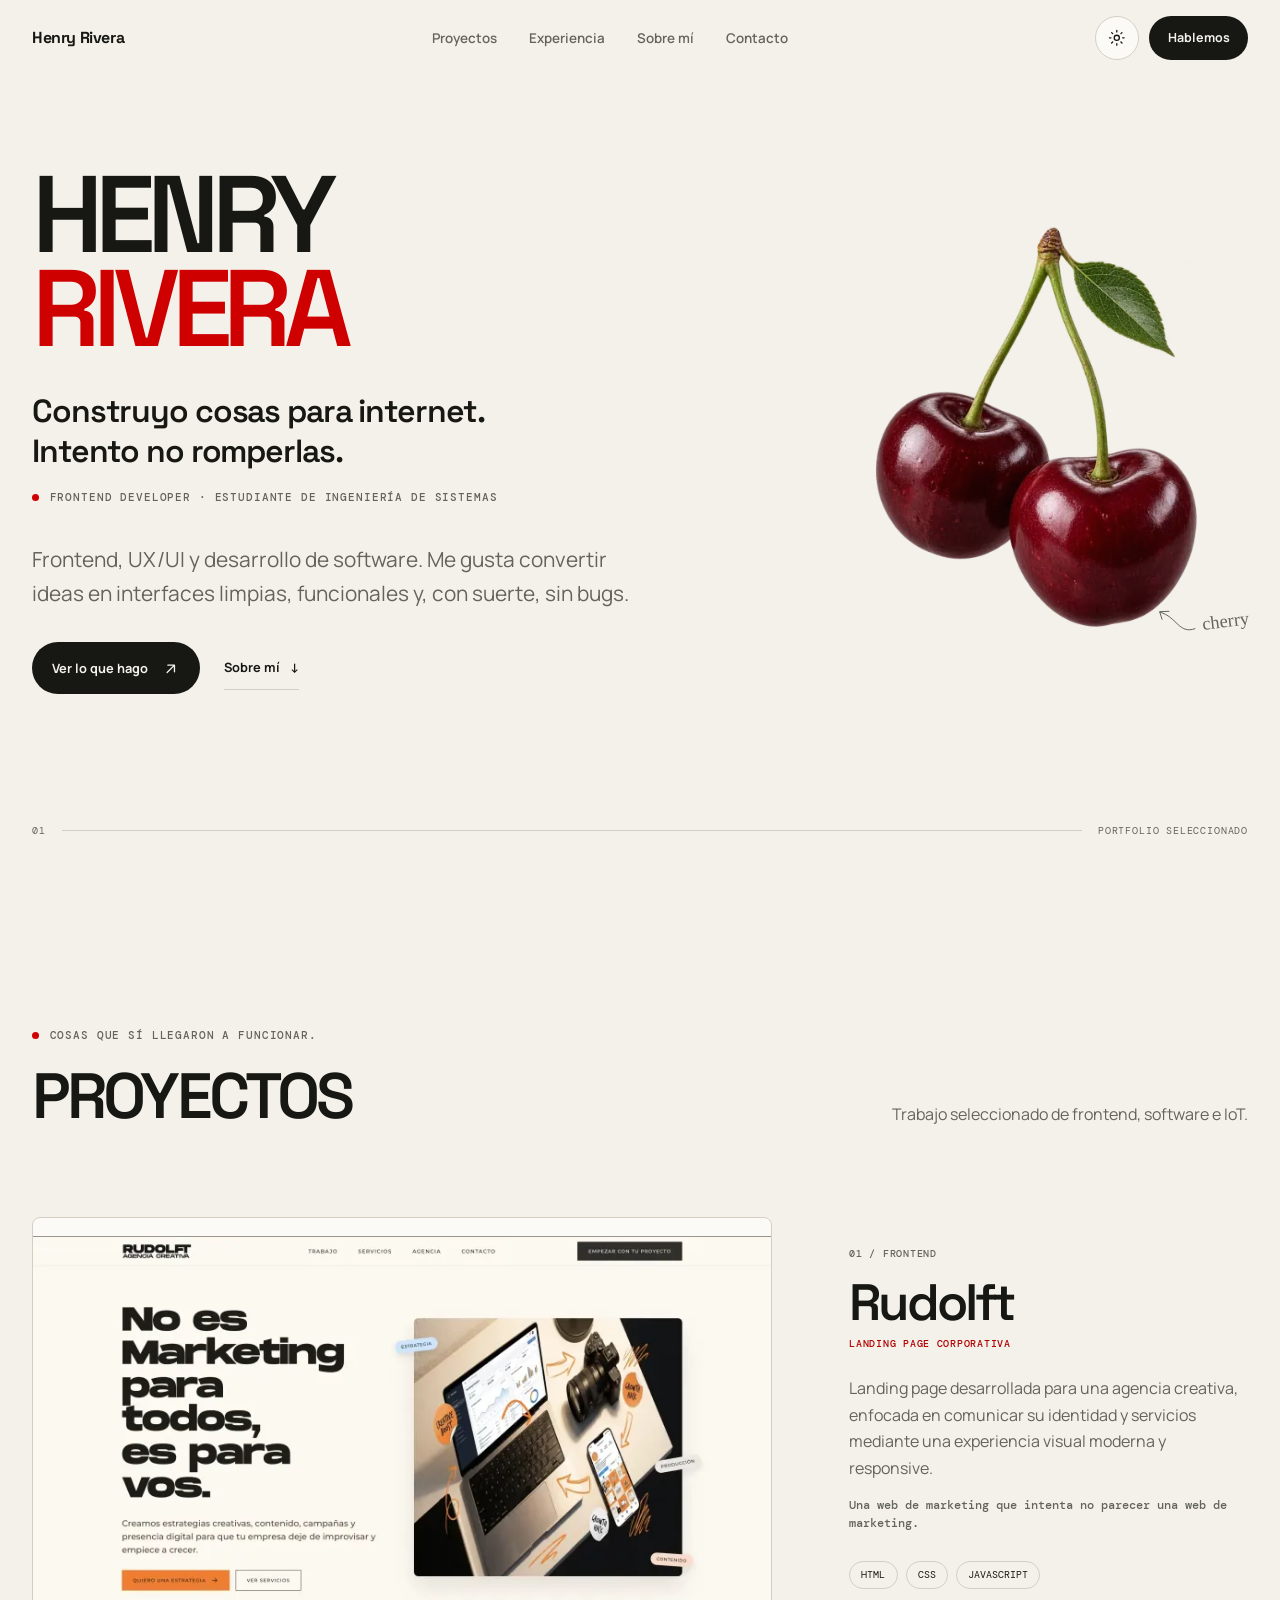
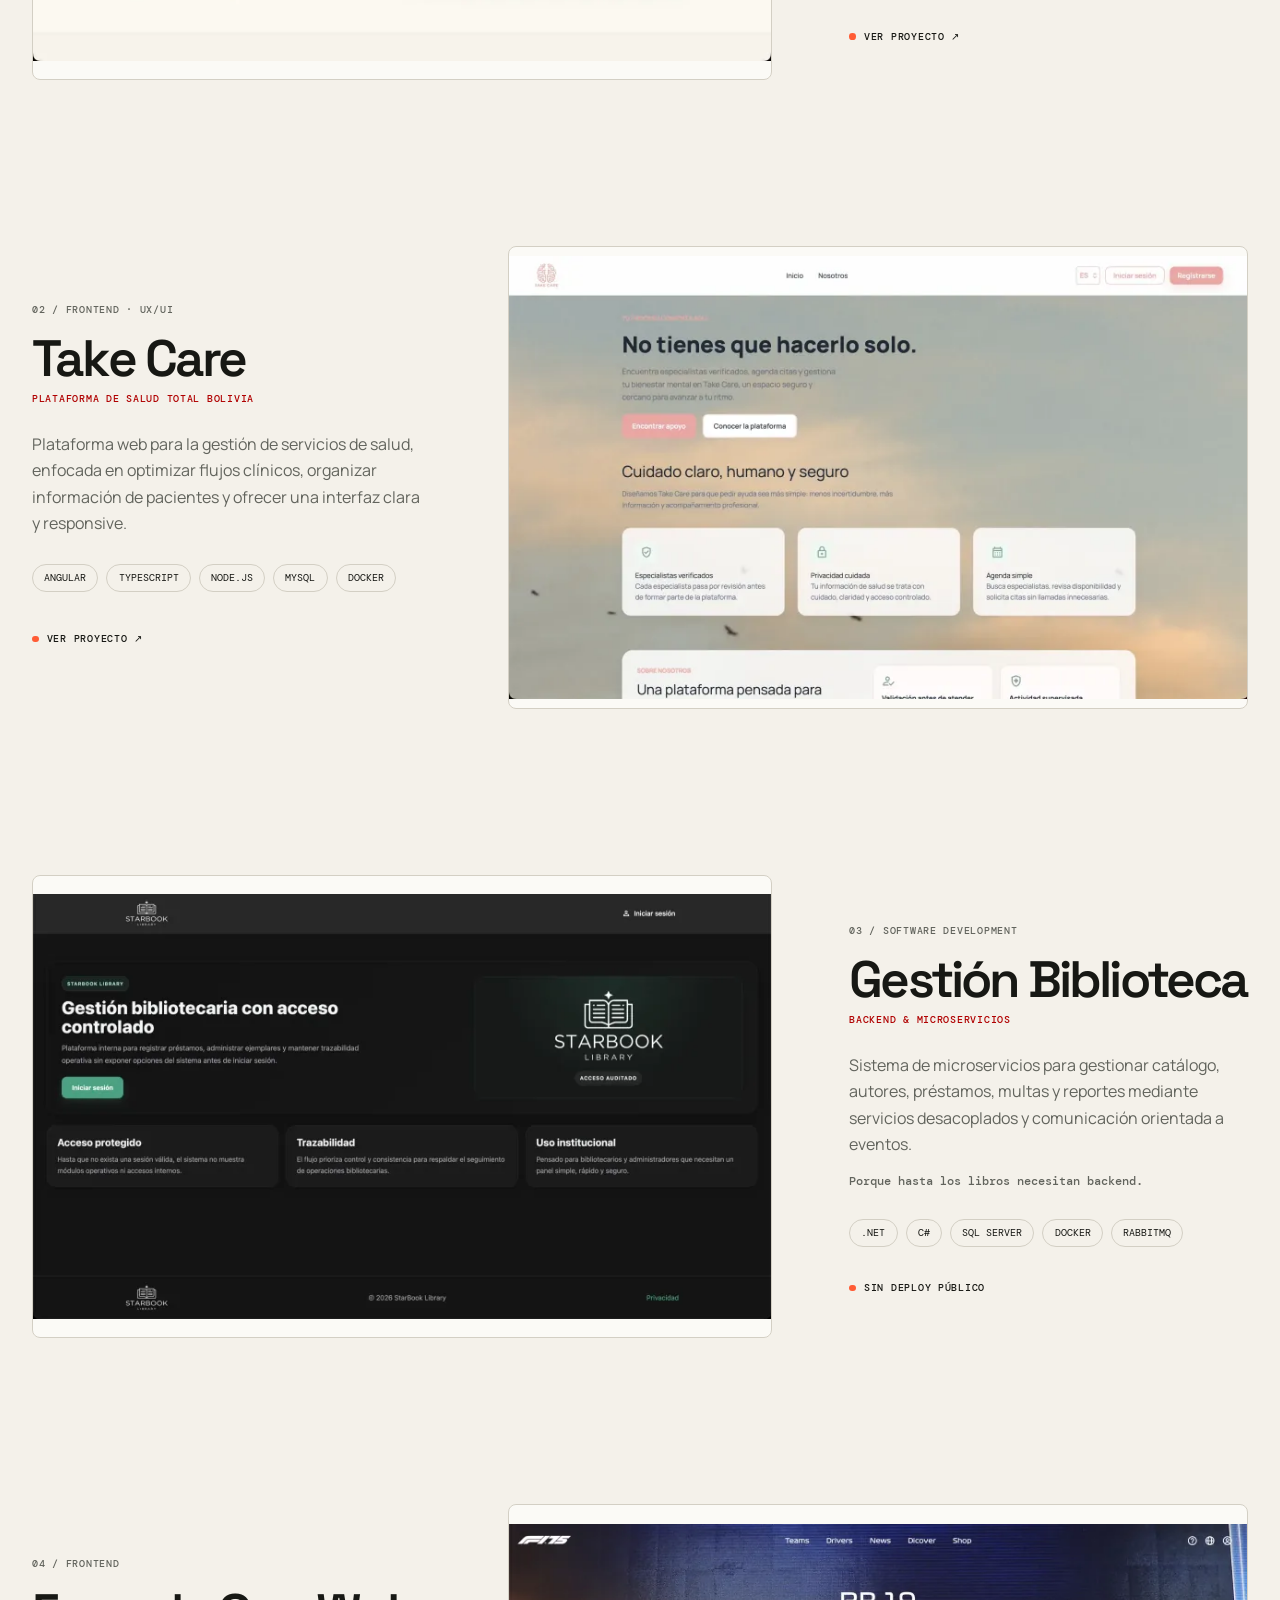
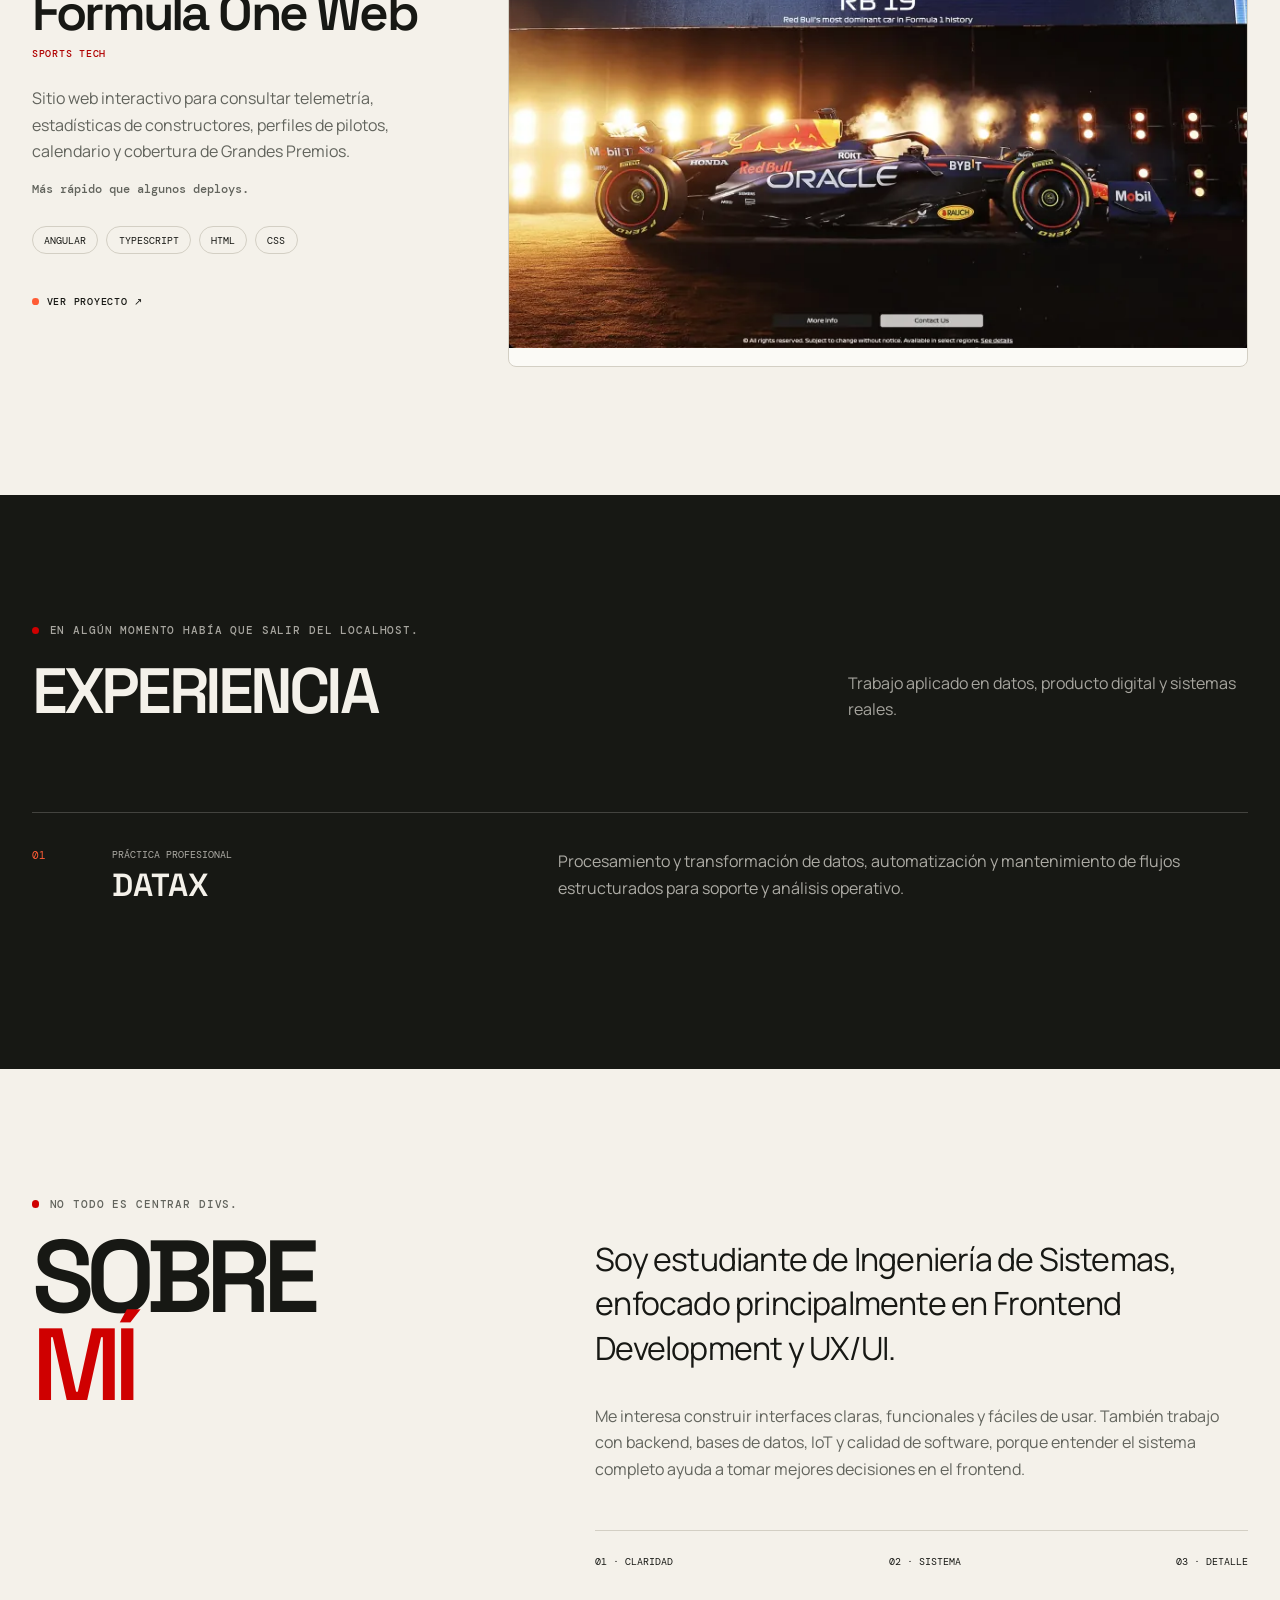
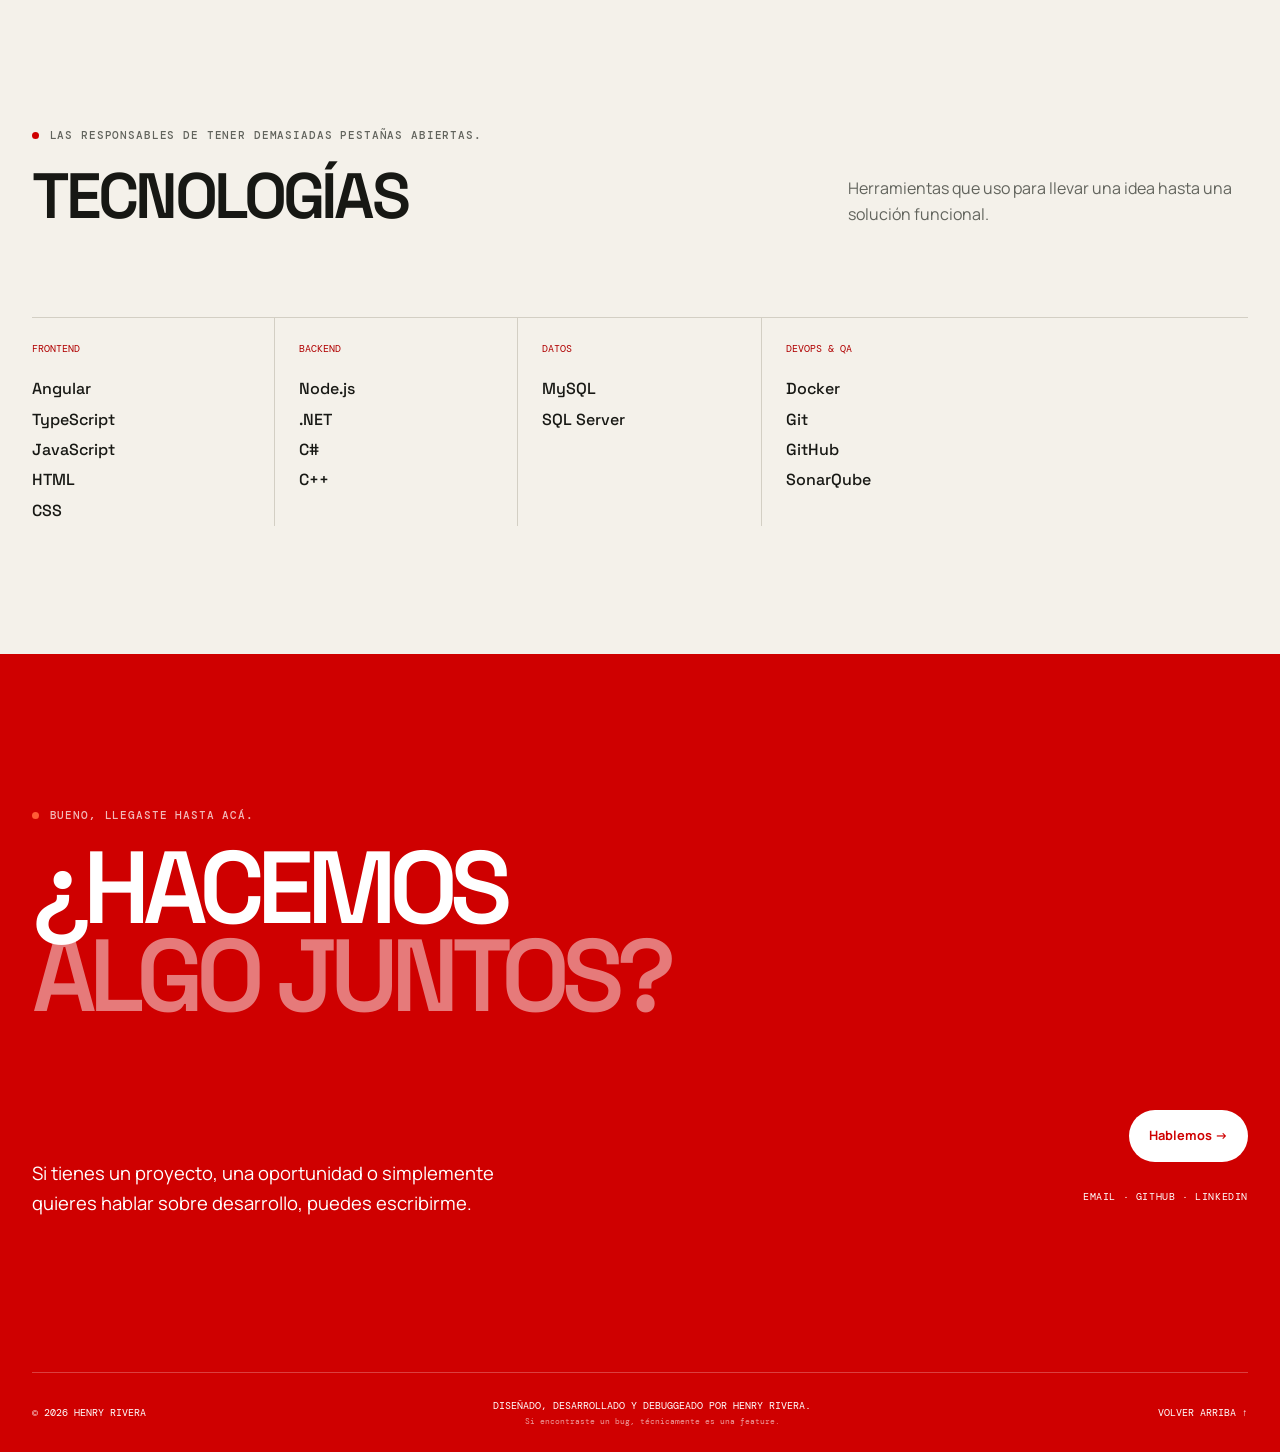
==== index.html @ 92d5d673 "Portafolio personal listo para publicar" ====
<!doctype html>
<html lang="es">
  <head>
    <meta charset="UTF-8" />
    <meta name="viewport" content="width=device-width, initial-scale=1" />
    <meta
      name="description"
      content="Portafolio de Henry Rivera, Frontend Developer y estudiante de Ingeniería de Sistemas. Proyectos de frontend, UX/UI, software e IoT."
    />
    <meta name="theme-color" content="#f4f1ea" data-theme-color />
    <meta property="og:type" content="website" />
    <meta property="og:locale" content="es_BO" />
    <meta property="og:title" content="Henry Rivera — Frontend Developer" />
    <meta
      property="og:description"
      content="Frontend, UX/UI y desarrollo de software. Interfaces limpias, funcionales y, con suerte, sin bugs."
    />
    <title>Henry Rivera — Frontend Developer</title>
    <link rel="icon" href="favicon.ico" sizes="any" />
    <link rel="icon" type="image/png" sizes="32x32" href="assets/favicon/favicon-32.png" />
    <link rel="icon" type="image/png" sizes="16x16" href="assets/favicon/favicon-16.png" />
    <link rel="apple-touch-icon" sizes="180x180" href="assets/favicon/apple-touch-icon.png" />
    <link rel="manifest" href="site.webmanifest" />
    <link rel="preconnect" href="https://fonts.googleapis.com" />
    <link rel="preconnect" href="https://fonts.gstatic.com" crossorigin />
    <link
      href="https://fonts.googleapis.com/css2?family=DM+Mono:wght@400;500&family=Manrope:wght@400;500;600;700&family=Space+Grotesk:wght@500;600;700&display=swap"
      rel="stylesheet"
    />
    <link rel="stylesheet" href="styles.css?v=5" />
    <script src="script.js?v=3" defer></script>
    <script src="hero-cherries.js?v=3" defer></script>
  </head>
  <body>
    <a class="skip-link" href="#contenido">Saltar al contenido</a>

    <header class="site-header" data-header>
      <div class="shell header-inner">
        <a class="brand" href="#inicio" aria-label="Henry Rivera, ir al inicio">
          
          <span class="brand-name">Henry Rivera</span>
        </a>

        <nav class="desktop-nav" aria-label="Navegación principal">
          <a href="#proyectos">Proyectos</a>
          <a href="#experiencia">Experiencia</a>
          <a href="#sobre-mi">Sobre mí</a>
          <a href="#contacto">Contacto</a>
        </nav>

        <div class="header-actions">
          <button class="icon-button" type="button" data-theme-toggle aria-label="Cambiar tema">
            <svg class="theme-sun" aria-hidden="true" viewBox="0 0 24 24">
              <circle cx="12" cy="12" r="3.5"></circle>
              <path d="M12 2v2M12 20v2M4.93 4.93l1.42 1.42M17.65 17.65l1.42 1.42M2 12h2M20 12h2M4.93 19.07l1.42-1.42M17.65 6.35l1.42-1.42"></path>
            </svg>
            <svg class="theme-moon" aria-hidden="true" viewBox="0 0 24 24">
              <path d="M20.5 14.2A8.5 8.5 0 1 1 9.8 3.5a7 7 0 0 0 10.7 10.7Z"></path>
            </svg>
          </button>
          <a class="header-cta"
            href="https://wa.me/59176916697"
            target="_blank"
            rel="noopener noreferrer">
            Hablemos
          </a>
          <button
            class="menu-button"
            type="button"
            data-menu-button
            aria-expanded="false"
            aria-controls="mobile-menu"
          >
            <span class="sr-only">Abrir menú</span>
            <span></span><span></span>
          </button>
        </div>
      </div>

      <nav class="mobile-nav" id="mobile-menu" data-mobile-menu aria-label="Navegación móvil" hidden>
        <a href="#proyectos">Proyectos</a>
        <a href="#experiencia">Experiencia</a>
        <a href="#sobre-mi">Sobre mí</a>
        <a href="#contacto">Contacto</a>
      </nav>
    </header>

    <main id="contenido">
      <section class="hero shell" id="inicio" aria-labelledby="hero-title">
        <div class="hero-copy reveal">
          <h1 id="hero-title">Henry<br /><em>Rivera</em></h1>
          <p class="hero-tagline">Construyo cosas para internet.<br />Intento no romperlas.</p>
          <p class="eyebrow hero-role"><span></span> Frontend Developer · Estudiante de Ingeniería de Sistemas</p>
          <p class="hero-intro">
            Frontend, UX/UI y desarrollo de software. Me gusta convertir ideas en interfaces
            limpias, funcionales y, con suerte, sin bugs.
          </p>
          <div class="hero-actions">
            <a class="button button-primary" href="#proyectos">
              Ver lo que hago
              <svg aria-hidden="true" viewBox="0 0 24 24"><path d="m7 17 10-10M8 7h9v9"></path></svg>
            </a>
            <a class="text-link" href="#sobre-mi">Sobre mí <span aria-hidden="true">↓</span></a>
          </div>
        </div>

        <div class="hero-cherries" data-cherries aria-hidden="true">
          <div class="cherries-enter">
            <div class="cherries-scroll" data-cherries-scroll>
              <div class="cherries-cursor" data-cherries-cursor>
                <img
                  class="cherries-image"
                  src="assets/hero/cherries.webp"
                  srcset="assets/hero/cherries-512.webp 512w, assets/hero/cherries.webp 1024w"
                  sizes="(max-width: 640px) 304px, (max-width: 900px) 400px, 480px"
                  width="1024"
                  height="1024"
                  alt=""
                  decoding="async"
                  fetchpriority="high"
                  draggable="false"
                />
                <div class="cherries-note">
                  <svg viewBox="0 0 55 42" focusable="false"><path d="M49 35C28 40 28 17 8 9M9 18 7 8l12 1"></path></svg>
                  <span>cherry</span>
                </div>
              </div>
            </div>
          </div>
        </div>

        <div class="hero-index reveal" aria-hidden="true">
          <span>01</span><span>—</span><span>Portfolio seleccionado</span>
        </div>
      </section>

      <section class="section shell" id="proyectos" aria-labelledby="projects-title">
        <div class="section-heading reveal">
          <div>
            <p class="eyebrow"><span></span> Cosas que sí llegaron a funcionar.</p>
            <h2 id="projects-title">Proyectos</h2>
          </div>
          <p>Trabajo seleccionado de frontend, software e IoT.</p>
        </div>

        <div class="project-list">
          <article class="project reveal">
            <a class="project-visual project-image" href="https://henryriveram.github.io/Landing-Page-Rudolft/index.html#inicio" target="_blank" rel="noopener noreferrer" aria-label="Abrir el proyecto Rudolft en una pestaña nueva">
              <img src="assets/projects/rudolft.webp" srcset="assets/projects/rudolft-800.webp 800w, assets/projects/rudolft.webp 1600w" sizes="(max-width: 900px) calc(100vw - 1.5rem), (max-width: 1240px) 61vw, 740px" width="1600" height="922" alt="Página principal de Rudolft, una agencia creativa con diseño editorial claro y acentos naranjas" loading="lazy" decoding="async" />
            </a>
            <div class="project-copy">
              <span class="project-number">01 / Frontend</span>
              <h3>Rudolft</h3>
              <p class="project-role">Landing Page Corporativa</p>
              <p>Landing page desarrollada para una agencia creativa, enfocada en comunicar su identidad y servicios mediante una experiencia visual moderna y responsive.</p>
              <p class="project-aside">Una web de marketing que intenta no parecer una web de marketing.</p>
              <ul class="tag-list" aria-label="Tecnologías"><li>HTML</li><li>CSS</li><li>JavaScript</li></ul>
              <a class="project-status project-link" href="https://henryriveram.github.io/Landing-Page-Rudolft/index.html#inicio" target="_blank" rel="noopener noreferrer">Ver proyecto ↗</a>
            </div>
          </article>

          <article class="project project-reverse reveal">
            <a class="project-visual project-image" href="https://takecareproject.netlify.app" target="_blank" rel="noopener noreferrer" aria-label="Abrir Take Care en una pestaña nueva">
              <img src="assets/projects/take-care.webp" srcset="assets/projects/take-care-800.webp 800w, assets/projects/take-care.webp 1600w" sizes="(max-width: 900px) calc(100vw - 1.5rem), (max-width: 1240px) 61vw, 740px" width="1600" height="958" alt="Página principal de Take Care para encontrar especialistas y gestionar el bienestar mental" loading="lazy" decoding="async" />
            </a>
            <div class="project-copy">
              <span class="project-number">02 / Frontend · UX/UI</span>
              <h3>Take Care</h3>
              <p class="project-role">Plataforma de Salud Total Bolivia</p>
              <p>Plataforma web para la gestión de servicios de salud, enfocada en optimizar flujos clínicos, organizar información de pacientes y ofrecer una interfaz clara y responsive.</p>
              <ul class="tag-list" aria-label="Tecnologías"><li>Angular</li><li>TypeScript</li><li>Node.js</li><li>MySQL</li><li>Docker</li></ul>
              <a class="project-status project-link" href="https://takecareproject.netlify.app" target="_blank" rel="noopener noreferrer">Ver proyecto ↗</a>
            </div>
          </article>

          <article class="project reveal">
            <div class="project-visual project-image" aria-label="Captura del sistema de Gestión Bibliotecaria">
              <img src="assets/projects/gestion-bibliotecaria.webp" srcset="assets/projects/gestion-bibliotecaria-800.webp 800w, assets/projects/gestion-bibliotecaria.webp 1600w" sizes="(max-width: 900px) calc(100vw - 1.5rem), (max-width: 1240px) 61vw, 740px" width="1600" height="919" alt="Página de acceso de StarBook Library, sistema de gestión bibliotecaria" loading="lazy" decoding="async" />
            </div>
            <div class="project-copy">
              <span class="project-number">03 / Software Development</span>
              <h3>Gestión Biblioteca</h3>
              <p class="project-role">Backend &amp; microservicios</p>
              <p>Sistema de microservicios para gestionar catálogo, autores, préstamos, multas y reportes mediante servicios desacoplados y comunicación orientada a eventos.</p>
              <p class="project-aside">Porque hasta los libros necesitan backend.</p>
              <ul class="tag-list" aria-label="Tecnologías"><li>.NET</li><li>C#</li><li>SQL Server</li><li>Docker</li><li>RabbitMQ</li></ul>
              <span class="project-status">Sin deploy público</span>
            </div>
          </article>

          <article class="project project-reverse reveal">
            <a class="project-visual project-image" href="https://henryriveram.github.io/formulaOnePage/home" target="_blank" rel="noopener noreferrer" aria-label="Abrir Formula One Web en una pestaña nueva">
              <img src="assets/projects/formula-one.webp" srcset="assets/projects/formula-one-800.webp 800w, assets/projects/formula-one.webp 1600w" sizes="(max-width: 900px) calc(100vw - 1.5rem), (max-width: 1240px) 61vw, 740px" width="1600" height="920" alt="Página de Formula One Web dedicada al monoplaza Red Bull RB19" loading="lazy" decoding="async" />
            </a>
            <div class="project-copy">
              <span class="project-number">04 / Frontend</span>
              <h3>Formula One Web</h3>
              <p class="project-role">Sports tech</p>
              <p>Sitio web interactivo para consultar telemetría, estadísticas de constructores, perfiles de pilotos, calendario y cobertura de Grandes Premios.</p>
              <p class="project-aside">Más rápido que algunos deploys.</p>
              <ul class="tag-list" aria-label="Tecnologías"><li>Angular</li><li>TypeScript</li><li>HTML</li><li>CSS</li></ul>
              <a class="project-status project-link" href="https://henryriveram.github.io/formulaOnePage/home" target="_blank" rel="noopener noreferrer">Ver proyecto ↗</a>
            </div>
          </article>

        </div>
      </section>

      <section class="section experience-section" id="experiencia" aria-labelledby="experience-title">
        <div class="shell">
          <div class="section-heading reveal">
            <div><p class="eyebrow"><span></span> En algún momento había que salir del localhost.</p><h2 id="experience-title">Experiencia</h2></div>
            <p>Trabajo aplicado en datos, producto digital y sistemas reales.</p>
          </div>
          <ol class="timeline">
            <li class="reveal"><span class="timeline-index">01</span><div><p>Práctica profesional</p><h3>DATAX</h3></div><p>Procesamiento y transformación de datos, automatización y mantenimiento de flujos estructurados para soporte y análisis operativo.</p></li>
          </ol>
        </div>
      </section>

      <section class="section about shell" id="sobre-mi" aria-labelledby="about-title">
        <div class="about-heading reveal"><p class="eyebrow"><span></span> No todo es centrar divs.</p><h2 id="about-title">Sobre<br /><em>mí</em></h2></div>
        <div class="about-copy reveal">
          <p class="about-lead">Soy estudiante de Ingeniería de Sistemas, enfocado principalmente en Frontend Development y UX/UI.</p>
          <p>Me interesa construir interfaces claras, funcionales y fáciles de usar. También trabajo con backend, bases de datos, IoT y calidad de software, porque entender el sistema completo ayuda a tomar mejores decisiones en el frontend.</p>
          <div class="principles"><span>01 · Claridad</span><span>02 · Sistema</span><span>03 · Detalle</span></div>
        </div>
      </section>

      <section class="section stack-section shell" aria-labelledby="stack-title">
        <div class="section-heading reveal"><div><p class="eyebrow"><span></span> Las responsables de tener demasiadas pestañas abiertas.</p><h2 id="stack-title">Tecnologías</h2></div><p>Herramientas que uso para llevar una idea hasta una solución funcional.</p></div>
        <div class="stack-grid reveal">
          <div><h3>Frontend</h3><p>Angular<br />TypeScript<br />JavaScript<br />HTML<br />CSS</p></div>
          <div><h3>Backend</h3><p>Node.js<br />.NET<br />C#<br />C++</p></div>
          <div><h3>Datos</h3><p>MySQL<br />SQL Server</p></div>
          <div><h3>DevOps &amp; QA</h3><p>Docker<br />Git<br />GitHub<br />SonarQube</p></div>
        </div>
      </section>

      <section class="contact" id="contacto" aria-labelledby="contact-title">
        <div class="shell contact-inner reveal">
          <p class="eyebrow eyebrow-light"><span></span> Bueno, llegaste hasta acá.</p>
          <h2 id="contact-title">¿Hacemos<br /><em>algo juntos?</em></h2>
          <div class="contact-bottom">
            <p>Si tienes un proyecto, una oportunidad o simplemente quieres hablar sobre desarrollo, puedes escribirme.</p>
            <div class="contact-options" aria-label="Canales de contacto">
              <a
                class="button button-light"
                href="https://wa.me/59176916697"
                target="_blank"
                rel="noopener noreferrer"
              >
                Hablemos →
              </a>

              <span class="contact-channels">
                <a href="mailto:henryriveramendez@gmail.com">Email</a>
                ·
                <a href="https://github.com/HenryRiveraM" target="_blank" rel="noopener noreferrer">GitHub</a>
                ·
                <a href="https://www.linkedin.com/in/henry-alejandro-rivera-mendez-9006bb267/" target="_blank" rel="noopener noreferrer">LinkedIn</a>
              </span>
            </div>
          </div>
        </div>
      </section>
    </main>

    <footer class="site-footer">
      <div class="shell footer-inner"><span>© <span data-year></span> Henry Rivera</span><span>Diseñado, desarrollado y debuggeado por Henry Rivera.<small>Si encontraste un bug, técnicamente es una feature.</small></span><a href="#inicio">Volver arriba ↑</a></div>
    </footer>
  </body>
</html>
---- styles.css ----
:root {
  color-scheme: light;
  --bg: #f4f1ea;
  --surface: #fbfaf6;
  --surface-2: #e8e4da;
  --ink: #171814;
  --muted: #62645d;
  --line: #d3cfc4;
  --accent: #cf0000;
  --accent-text: #b00000;
  --accent-ink: #fff;
  --warm: #ff5c35;
  --focus: #c63a18;
  --display: "Space Grotesk", sans-serif;
  --body: "Manrope", sans-serif;
  --mono: "DM Mono", monospace;
  --shell: min(100% - 2.5rem, 76rem);
  --ease: cubic-bezier(.2, .7, .2, 1);
}

[data-theme="dark"] {
  color-scheme: dark;
  --bg: #11120f;
  --surface: #191a16;
  --surface-2: #272820;
  --ink: #f1efe8;
  --muted: #a9aaa2;
  --line: #34362e;
  --accent: #cf0000;
  --accent-text: #ff5148;
  --accent-ink: #fff;
  --warm: #ff7959;
  --focus: #ff7959;
}

*, *::before, *::after { box-sizing: border-box; }
html { scroll-behavior: smooth; scroll-padding-top: 5rem; }
body { margin: 0; overflow-x: clip; background: var(--bg); color: var(--ink); font-family: var(--body); font-size: 1rem; line-height: 1.65; -webkit-font-smoothing: antialiased; }
body.menu-open { overflow: hidden; }
body.menu-open main,
body.menu-open .site-footer { visibility: hidden; }
button, a { -webkit-tap-highlight-color: transparent; }
a { color: inherit; text-decoration: none; }
button { color: inherit; font: inherit; }
svg { display: block; fill: none; stroke: currentColor; stroke-linecap: round; stroke-linejoin: round; stroke-width: 1.8; }
.shell { width: var(--shell); margin-inline: auto; }
.sr-only { position: absolute; width: 1px; height: 1px; padding: 0; overflow: hidden; clip: rect(0,0,0,0); white-space: nowrap; border: 0; }
.skip-link { position: fixed; top: .75rem; left: .75rem; z-index: 100; padding: .75rem 1rem; background: var(--ink); color: var(--bg); transform: translateY(-150%); transition: transform .2s; }
.skip-link:focus { transform: translateY(0); }
:focus-visible { outline: 3px solid var(--focus); outline-offset: 4px; }

.site-header { position: fixed; inset: 0 0 auto; z-index: 50; border-bottom: 1px solid transparent; transition: background .25s, border-color .25s; }
.menu-open .site-header { background: var(--bg); border-color: var(--line); backdrop-filter: none; }
.site-header.is-scrolled { background: color-mix(in srgb, var(--bg) 88%, transparent); border-color: var(--line); backdrop-filter: blur(16px); }
.header-inner { height: 4.75rem; display: flex; align-items: center; justify-content: space-between; }
.brand { min-height: 2.75rem; display: inline-flex; align-items: center; gap: .7rem; font-weight: 700; }
.brand-name { font-family: var(--display); letter-spacing: -.025em; }
.desktop-nav { display: flex; align-items: center; gap: 2rem; }
.desktop-nav a { position: relative; color: var(--muted); font-size: .84rem; font-weight: 600; }
.desktop-nav a::after { content: ""; position: absolute; inset: auto 0 -.55rem; height: 1px; background: var(--ink); transform: scaleX(0); transform-origin: right; transition: transform .25s var(--ease); }
.desktop-nav a:hover, .desktop-nav a.active { color: var(--ink); }
.desktop-nav a:hover::after, .desktop-nav a.active::after { transform: scaleX(1); transform-origin: left; }
.header-actions { display: flex; align-items: center; gap: .65rem; }
.icon-button, .menu-button { width: 2.75rem; height: 2.75rem; border: 1px solid var(--line); background: var(--surface); display: grid; place-items: center; cursor: pointer; border-radius: 50%; transition: transform .2s, border-color .2s; }
.icon-button:hover, .menu-button:hover { border-color: var(--ink); transform: translateY(-2px); }
.icon-button svg { width: 1.1rem; }
.theme-moon, [data-theme="dark"] .theme-sun { display: none; }
[data-theme="dark"] .theme-moon { display: block; }
.header-cta { min-height: 2.75rem; display: inline-flex; align-items: center; padding: 0 1.15rem; border-radius: 2rem; background: var(--ink); color: var(--bg); font-size: .78rem; font-weight: 700; }
.menu-button { display: none; gap: 4px; align-content: center; }
.menu-button span:not(.sr-only) { width: 1rem; height: 1px; background: currentColor; transition: transform .2s; }
.menu-button[aria-expanded="true"] span:nth-last-child(2) { transform: translateY(2.5px) rotate(45deg); }
.menu-button[aria-expanded="true"] span:last-child { transform: translateY(-2.5px) rotate(-45deg); }
.mobile-nav { position: fixed; z-index: 60; inset: 4.75rem 0 0; min-height: calc(100dvh - 4.75rem); padding: 2rem 1.25rem max(2rem, env(safe-area-inset-bottom)); overflow-y: auto; background: var(--bg); box-shadow: inset 0 1px 0 var(--line); isolation: isolate; }
.mobile-nav a { display: block; padding: 1rem 0; border-bottom: 1px solid var(--line); font: 600 clamp(1.7rem, 8vw, 2.5rem) var(--display); letter-spacing: -.04em; }

.hero { min-height: 100svh; padding-top: clamp(8rem, 16vh, 11rem); padding-bottom: 3rem; display: grid; grid-template-columns: minmax(0, 1.35fr) minmax(18rem, .65fr); gap: clamp(3rem, 7vw, 7rem); align-items: center; }
.eyebrow { margin: 0 0 1.35rem; display: flex; align-items: center; gap: .65rem; color: var(--muted); font: 500 .67rem/1.4 var(--mono); letter-spacing: .08em; text-transform: uppercase; }
.eyebrow > span { width: .45rem; aspect-ratio: 1; border-radius: 50%; background: var(--accent); }
.hero h1, .about h2, .contact h2 { margin: 0; font: 600 clamp(3.8rem, 8.5vw, 8.2rem)/.86 var(--display); letter-spacing: -.075em; text-transform: uppercase; }
h1 em, h2 em { color: var(--accent); font-style: normal; }
.hero-intro { max-width: 39rem; margin: 2.3rem 0 0; color: var(--muted); font-size: clamp(1.05rem, 1.7vw, 1.3rem); line-height: 1.65; }
.hero-tagline { margin: 2.2rem 0 0; font: 600 clamp(1.35rem, 2.6vw, 2rem)/1.25 var(--display); letter-spacing: -.035em; }
.hero-role { margin: 1.2rem 0 0; }
.hero-actions { margin-top: 2rem; display: flex; align-items: center; gap: 1.5rem; flex-wrap: wrap; }
.button { min-height: 3.25rem; padding: .8rem 1.25rem; display: inline-flex; align-items: center; justify-content: center; gap: .9rem; border-radius: 2rem; font-size: .8rem; font-weight: 700; transition: transform .25s var(--ease), background .25s; }
.button svg { width: 1.1rem; }
.button:hover { transform: translateY(-3px); }
.button-primary { background: var(--ink); color: var(--bg); }
.button-primary:hover { background: var(--accent); color: var(--accent-ink); }
.text-link { min-height: 2.75rem; display: inline-flex; align-items: center; gap: .6rem; border-bottom: 1px solid var(--line); font-size: .8rem; font-weight: 700; }
.hero-cherries { position: relative; min-width: 0; min-height: 34rem; display: grid; align-items: center; user-select: none; }
.cherries-enter { width: min(calc(100% + 4rem), 30rem); justify-self: end; }
.hero-cherries.is-loading .cherries-enter { opacity: 0; }
.hero-cherries.is-ready .cherries-enter { animation: cherries-arrive 850ms var(--ease) both; }
.cherries-scroll { transform-origin: 50% 40%; }
.cherries-cursor { position: relative; transform: translate3d(var(--cherry-x, 0px), var(--cherry-y, 0px), 0); transition: transform 450ms var(--ease); }
.cherries-image { display: block; width: 100%; height: auto; pointer-events: none; }
.cherries-note { position: absolute; right: 0; bottom: 3%; display: flex; align-items: flex-end; gap: .2rem; color: var(--muted); transform: rotate(-7deg); pointer-events: none; }
.cherries-note span { font: 400 1.15rem/1 "Bradley Hand", "Segoe Print", "Comic Sans MS", cursive; }
.cherries-note svg { width: 2.7rem; height: 2.1rem; stroke-width: 1.2; }
@keyframes cherries-arrive {
  from { opacity: 0; transform: translateY(20px) rotate(3deg); }
  to { opacity: 1; transform: translateY(0) rotate(0); }
}
.hero-index { grid-column: 1 / -1; display: grid; grid-template-columns: auto 1fr auto; gap: 1rem; align-items: center; color: var(--muted); font: .64rem var(--mono); text-transform: uppercase; letter-spacing: .08em; }
.hero-index span:nth-child(2) { height: 1px; background: var(--line); color: transparent; }

.section { padding-block: clamp(5.5rem, 10vw, 9rem); }
.section-heading { margin-bottom: clamp(3.5rem, 7vw, 6rem); display: flex; align-items: end; justify-content: space-between; gap: 3rem; }
.section-heading h2 { margin: 0; font: 600 clamp(2.5rem, 5vw, 4.6rem)/.98 var(--display); letter-spacing: -.06em; text-transform: uppercase; }
.section-heading > p { max-width: 25rem; margin: 0; color: var(--muted); }
.project-list { display: flex; flex-direction: column; gap: clamp(6rem, 13vw, 11rem); }
.project { display: grid; grid-template-columns: minmax(0, 1.3fr) minmax(18rem, .7fr); gap: clamp(2.5rem, 6vw, 6rem); align-items: center; }
.project-reverse { grid-template-columns: minmax(18rem, .7fr) minmax(0, 1.3fr); }
.project-reverse .project-visual { order: 2; }
.project-visual { position: relative; min-height: clamp(22rem, 46vw, 36rem); overflow: hidden; border-radius: .5rem; background: var(--surface-2); }
.project-image { display: block; width: 100%; min-width: 0; max-width: 100%; min-height: 0; aspect-ratio: 16 / 10; border: 1px solid var(--line); background: var(--surface); }
.project-image img { width: 100%; max-width: 100%; height: 100%; display: block; object-fit: contain; object-position: center; transition: transform .45s var(--ease), filter .45s var(--ease); }
a.project-image:hover img { transform: scale(1.018); filter: saturate(1.04); }
.project-copy { max-width: 29rem; }
.project-number, .project-role, .project-status { font: 500 .65rem/1.5 var(--mono); letter-spacing: .07em; text-transform: uppercase; }
.project-number { color: var(--muted); }
.project-copy h3 { margin: .8rem 0 .45rem; font: 600 clamp(2rem, 4vw, 3.4rem)/1 var(--display); letter-spacing: -.055em; }
.project-role { margin: 0 0 1.5rem; color: var(--accent-text); }
.project-copy > p:not(.project-role) { color: var(--muted); }
.project-copy .project-aside { margin-top: 1rem; color: var(--ink); font: 500 .72rem/1.6 var(--mono); }
.tag-list { margin: 1.7rem 0 1.6rem; padding: 0; display: flex; gap: .5rem; flex-wrap: wrap; list-style: none; }
.tag-list li { padding: .4rem .7rem; border: 1px solid var(--line); border-radius: 2rem; font: .62rem var(--mono); text-transform: uppercase; }
.project-status { display: inline-flex; align-items: center; gap: .5rem; color: var(--ink); }
.project-status::before { content: ""; width: .42rem; height: .42rem; background: var(--warm); border-radius: 50%; }
.project-link { min-height: 2.75rem; transition: color .2s var(--ease); }
.project-link:hover { color: var(--accent-text); }

.experience-section { background: var(--ink); color: var(--bg); }
.experience-section .eyebrow, .experience-section .section-heading > p { color: color-mix(in srgb, var(--bg) 65%, transparent); }
.timeline { margin: 0; padding: 0; list-style: none; }
.timeline li { padding: 2.2rem 0; display: grid; grid-template-columns: 3rem .75fr 1.25fr; gap: 2rem; border-top: 1px solid color-mix(in srgb, var(--bg) 20%, transparent); align-items: start; }
.timeline-index { color: var(--warm); font: .7rem var(--mono); }.timeline h3 { margin: .25rem 0 0; font: 600 clamp(1.4rem, 3vw, 2rem) var(--display); }.timeline p { margin: 0; color: color-mix(in srgb, var(--bg) 68%, transparent); }.timeline div p { font: .62rem var(--mono); text-transform: uppercase; }
.about { display: grid; grid-template-columns: .8fr 1.2fr; gap: clamp(4rem, 10vw, 10rem); align-items: start; }
.about h2 { font-size: clamp(4rem, 8vw, 7rem); }
.about-copy { padding-top: 2.5rem; }.about-copy > p { max-width: 42rem; color: var(--muted); }.about-copy .about-lead { margin-top: 0; color: var(--ink); font-size: clamp(1.35rem, 2.5vw, 2.1rem); line-height: 1.4; letter-spacing: -.025em; }
.principles { margin-top: 3rem; padding-top: 1.5rem; border-top: 1px solid var(--line); display: flex; justify-content: space-between; gap: 1rem; font: .62rem var(--mono); text-transform: uppercase; }
.stack-section { padding-top: 2rem; }
.stack-grid { display: grid; grid-template-columns: repeat(5, 1fr); border-top: 1px solid var(--line); }
.stack-grid > div { padding: 1.5rem 1rem 0 0; border-right: 1px solid var(--line); }.stack-grid > div:not(:first-child) { padding-left: 1.5rem; }.stack-grid > div:last-child { border-right: 0; }
.stack-grid h3 { margin: 0 0 1.2rem; color: var(--accent-text); font: .63rem var(--mono); text-transform: uppercase; }.stack-grid p { margin: 0; font: 500 1rem/1.9 var(--display); }
.contact { padding-block: clamp(6rem, 12vw, 11rem); background: var(--accent); color: var(--accent-ink); }
.eyebrow-light { color: color-mix(in srgb, var(--accent-ink) 72%, transparent); }.eyebrow-light > span { background: var(--warm); }
.contact h2 { font-size: clamp(3.5rem, 8vw, 7.5rem); }.contact h2 em { color: var(--accent-ink); opacity: .48; }
.contact-bottom { margin-top: clamp(3rem, 7vw, 6rem); display: flex; align-items: end; justify-content: space-between; gap: 2rem; }.contact-bottom p { max-width: 31rem; margin: 0; font-size: 1.15rem; }.button-light { background: var(--accent-ink); color: var(--accent); white-space: nowrap; }
.contact-options { display: flex; flex-direction: column; align-items: flex-end; gap: .8rem; }.contact-channels { font: .62rem var(--mono); letter-spacing: .06em; text-transform: uppercase; }
.contact-channels a, .footer-inner a { min-height: 2.75rem; display: inline-flex; align-items: center; }
.site-footer { background: var(--accent); color: var(--accent-ink); }.footer-inner { min-height: 5rem; padding-block: 1rem; display: flex; align-items: center; justify-content: space-between; gap: 1.5rem; border-top: 1px solid color-mix(in srgb, var(--accent-ink) 25%, transparent); font: .62rem var(--mono); text-transform: uppercase; }
.footer-inner > span:nth-child(2) { text-align: center; }.footer-inner small { display: block; margin-top: .25rem; opacity: .62; font: inherit; font-size: .52rem; text-transform: none; }
.reveal { opacity: 1; transform: none; transition: opacity .65s var(--ease), transform .65s var(--ease); }
.reveal-ready .reveal { opacity: 0; transform: translateY(26px); }
.reveal-ready .reveal.is-visible { opacity: 1; transform: none; }

@media (max-width: 900px) {
  .desktop-nav { display: none; }.menu-button { display: grid; }.header-cta { display: none; }
  .hero { min-height: auto; grid-template-columns: 1fr; padding-top: 8.5rem; }.hero-cherries { width: min(100%, 25rem); justify-self: end; min-height: 30rem; }.cherries-enter { width: 100%; }.hero-index { margin-top: 1rem; }
  .project, .project-reverse { grid-template-columns: 1fr; }.project-reverse .project-visual { order: 0; }.project-copy { max-width: 40rem; }
  .about { grid-template-columns: 1fr; gap: 2rem; }.about-copy { padding-top: 0; }
  .stack-grid { grid-template-columns: repeat(3, 1fr); gap: 2.5rem 0; }.stack-grid > div:nth-child(3) { border-right: 0; }.stack-grid > div:nth-child(4) { padding-left: 0; }
}

@media (max-width: 640px) {
  :root { --shell: min(100% - 1.5rem, 76rem); }
  .brand-name { font-size: .82rem; }.header-inner { height: 4.25rem; }.mobile-nav { inset-block-start: 4.25rem; }
  .hero { padding-top: 7.5rem; gap: 3.5rem; }.hero h1 { font-size: clamp(3.25rem, 17vw, 5rem); }.hero-intro { margin-top: 1.7rem; }.hero-actions { align-items: stretch; flex-direction: column; }.button-primary { width: 100%; }.text-link { align-self: flex-start; }
  .hero-cherries { width: min(100%, 19rem); min-height: 22rem; justify-self: center; }.cherries-note span { font-size: 1rem; }
  .section-heading { align-items: start; flex-direction: column; gap: 1.5rem; }.section-heading > p { max-width: 100%; }.section-heading h2 { font-size: 2.55rem; }
  .project-list { gap: 6.5rem; }.project-visual { min-height: 0; }.project-copy h3 { font-size: 2.25rem; }
  .timeline li { grid-template-columns: 2rem 1fr; gap: 1rem; }.timeline li > p { grid-column: 2; }
  .principles { align-items: flex-start; flex-direction: column; }
  .stack-grid { grid-template-columns: repeat(2, 1fr); }.stack-grid > div, .stack-grid > div:not(:first-child) { padding-left: 0; border-right: 0; }.stack-grid > div:nth-child(odd) { border-right: 1px solid var(--line); }.stack-grid > div:nth-child(even) { padding-left: 1.25rem; }
  .contact-bottom { align-items: stretch; flex-direction: column; }.button-light { width: 100%; white-space: normal; }.contact-options { align-items: stretch; }.contact-channels { display: flex; align-items: center; justify-content: center; flex-wrap: wrap; column-gap: .45rem; text-align: center; }
  .contact h2 { font-size: clamp(2.85rem, 14vw, 4.5rem); }
  .footer-inner { align-items: flex-start; flex-direction: column; padding-block: 1.5rem; }.footer-inner > span:nth-child(2) { display: block; text-align: left; }
}

@media (prefers-reduced-motion: reduce) {
  html { scroll-behavior: auto; }
  *, *::before, *::after { scroll-behavior: auto !important; transition-duration: .01ms !important; animation-duration: .01ms !important; animation-iteration-count: 1 !important; }
  .reveal { opacity: 1; transform: none; }
  .hero-cherries .cherries-enter, .hero-cherries .cherries-scroll, .hero-cherries .cherries-cursor { animation: none !important; transform: none !important; opacity: 1 !important; transition: none !important; }
}
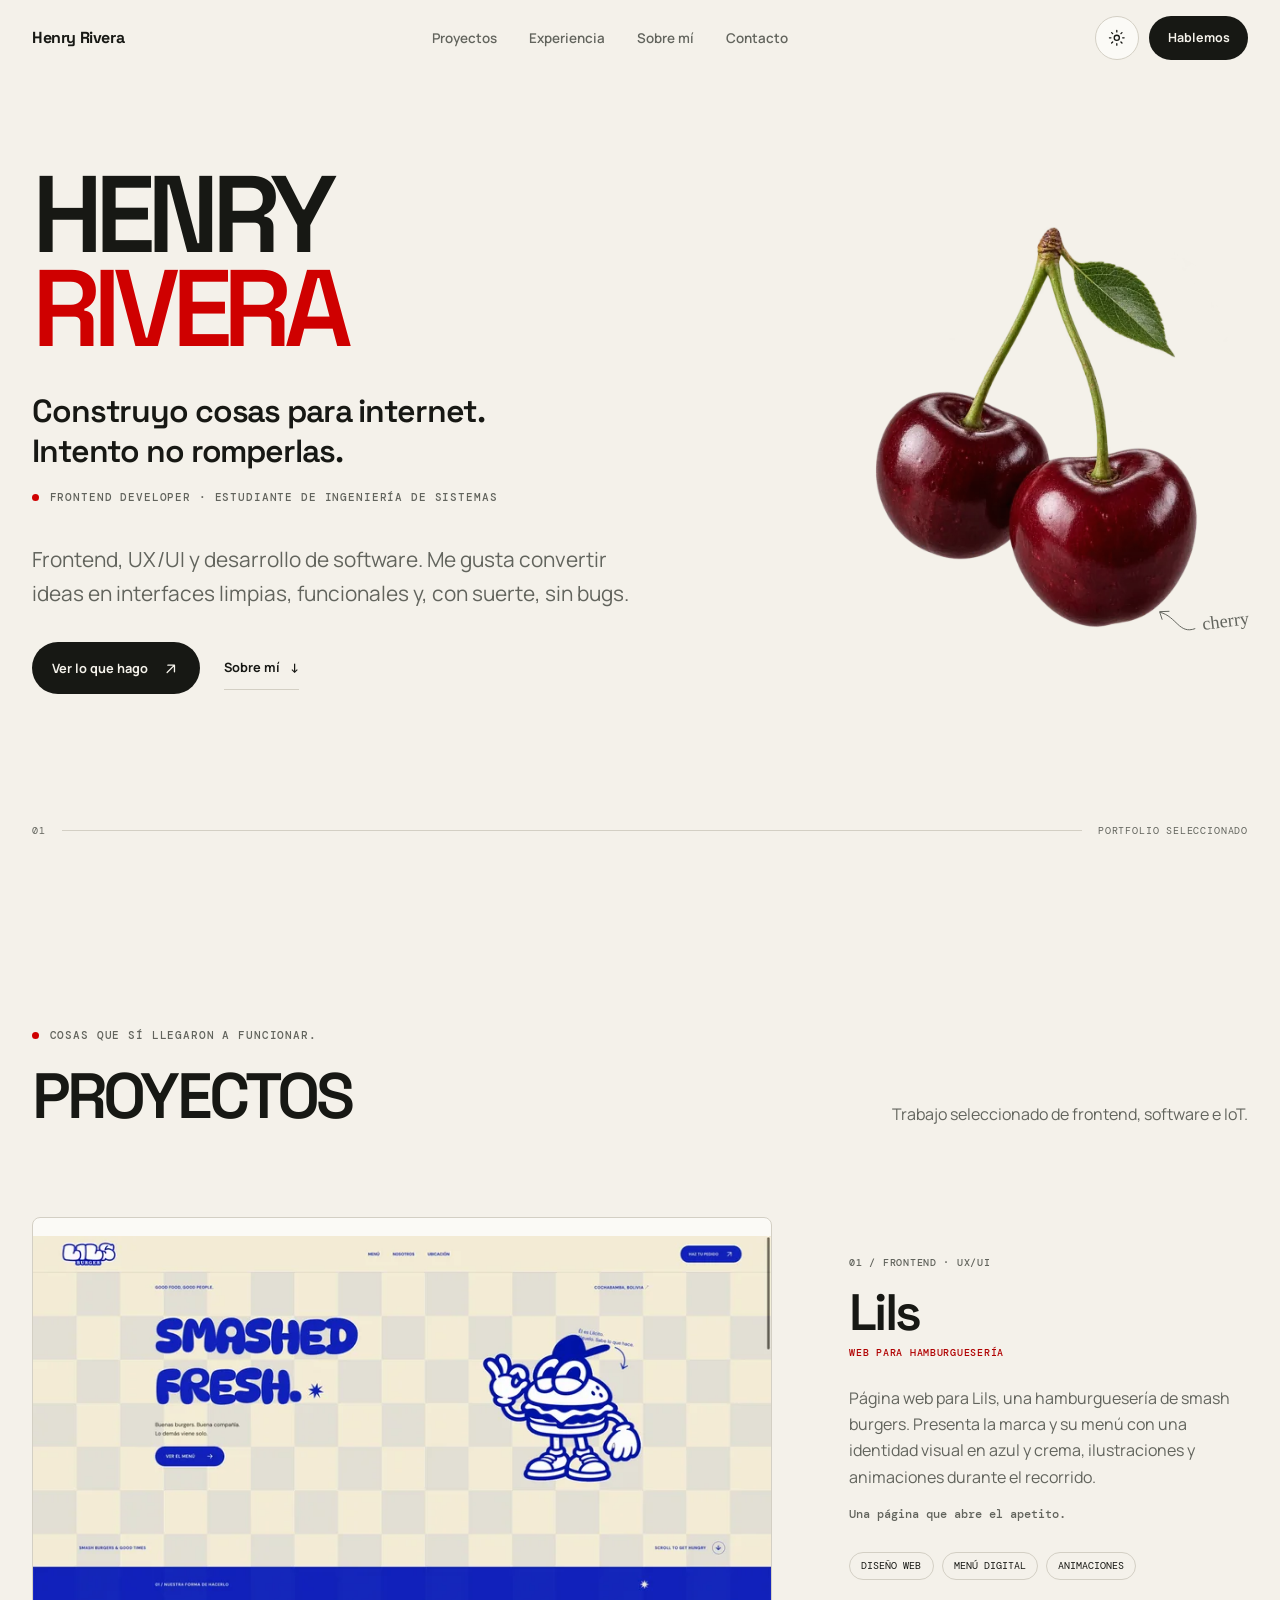
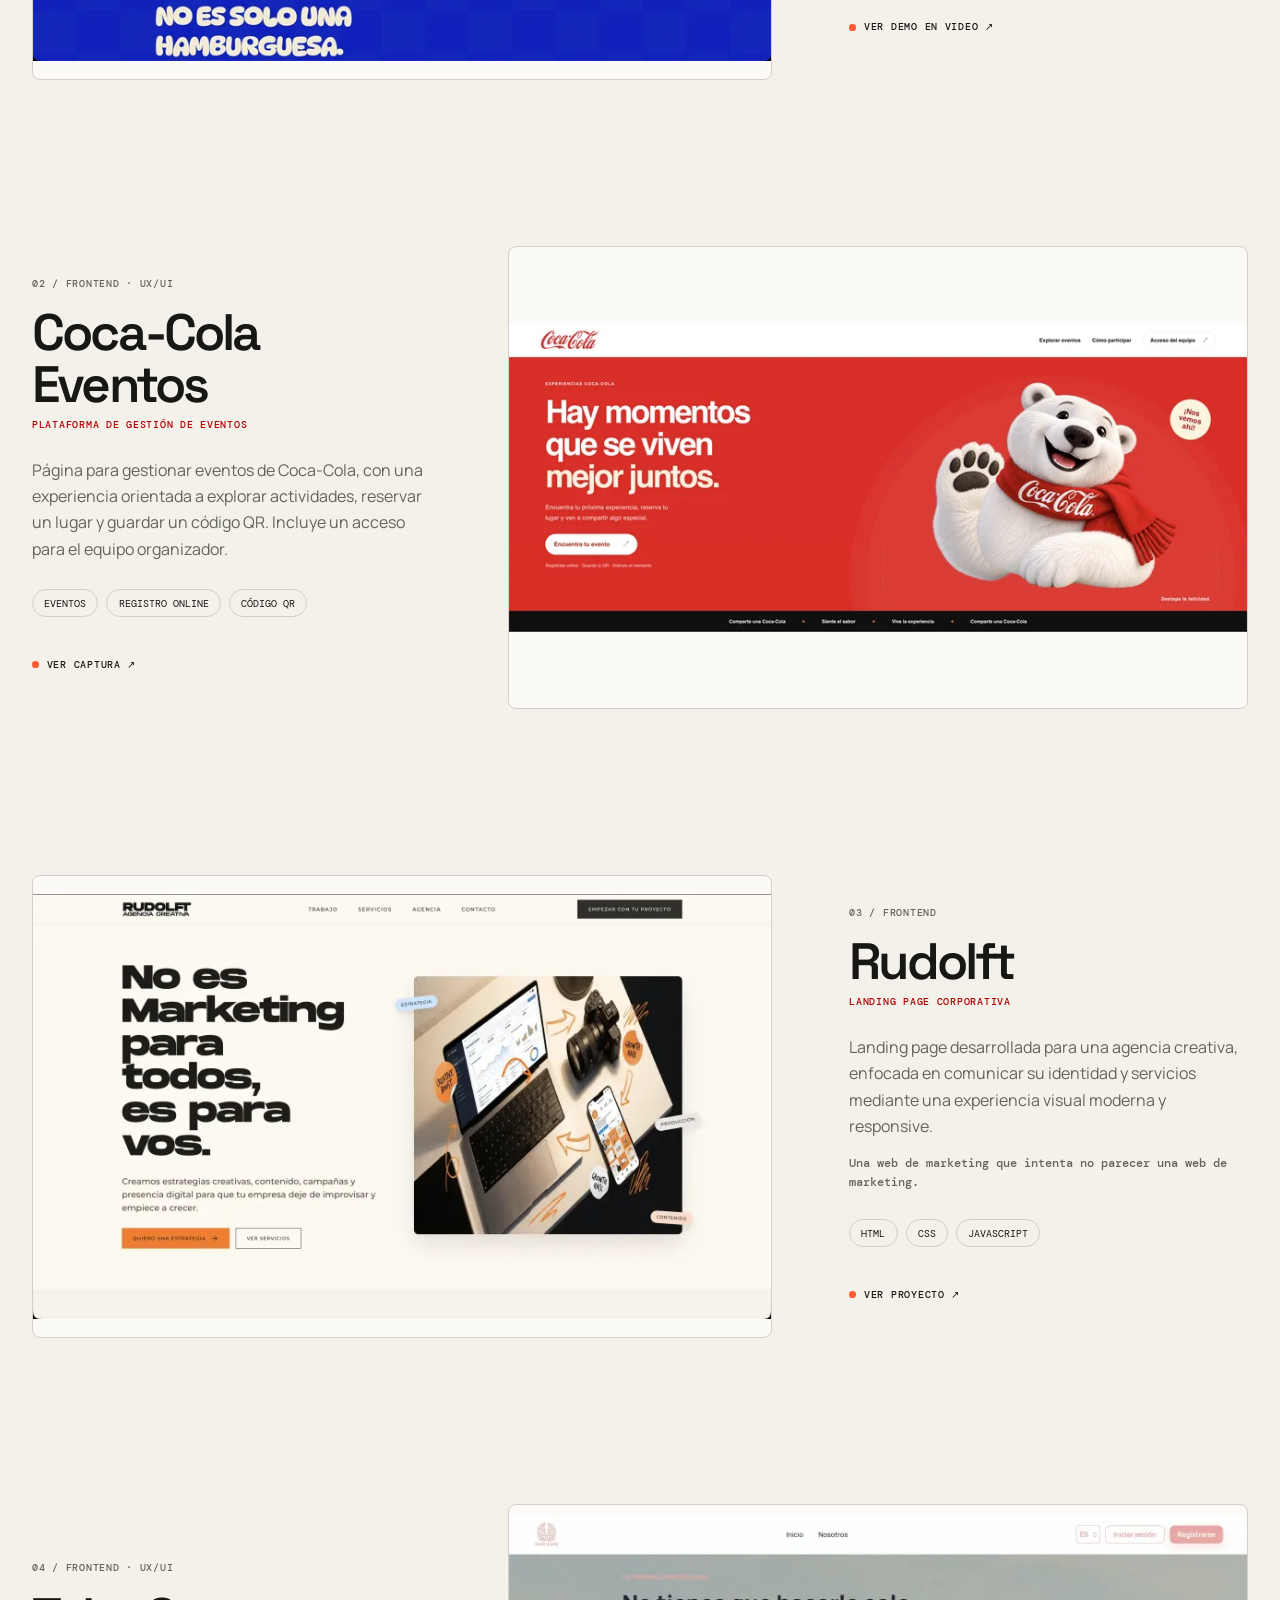
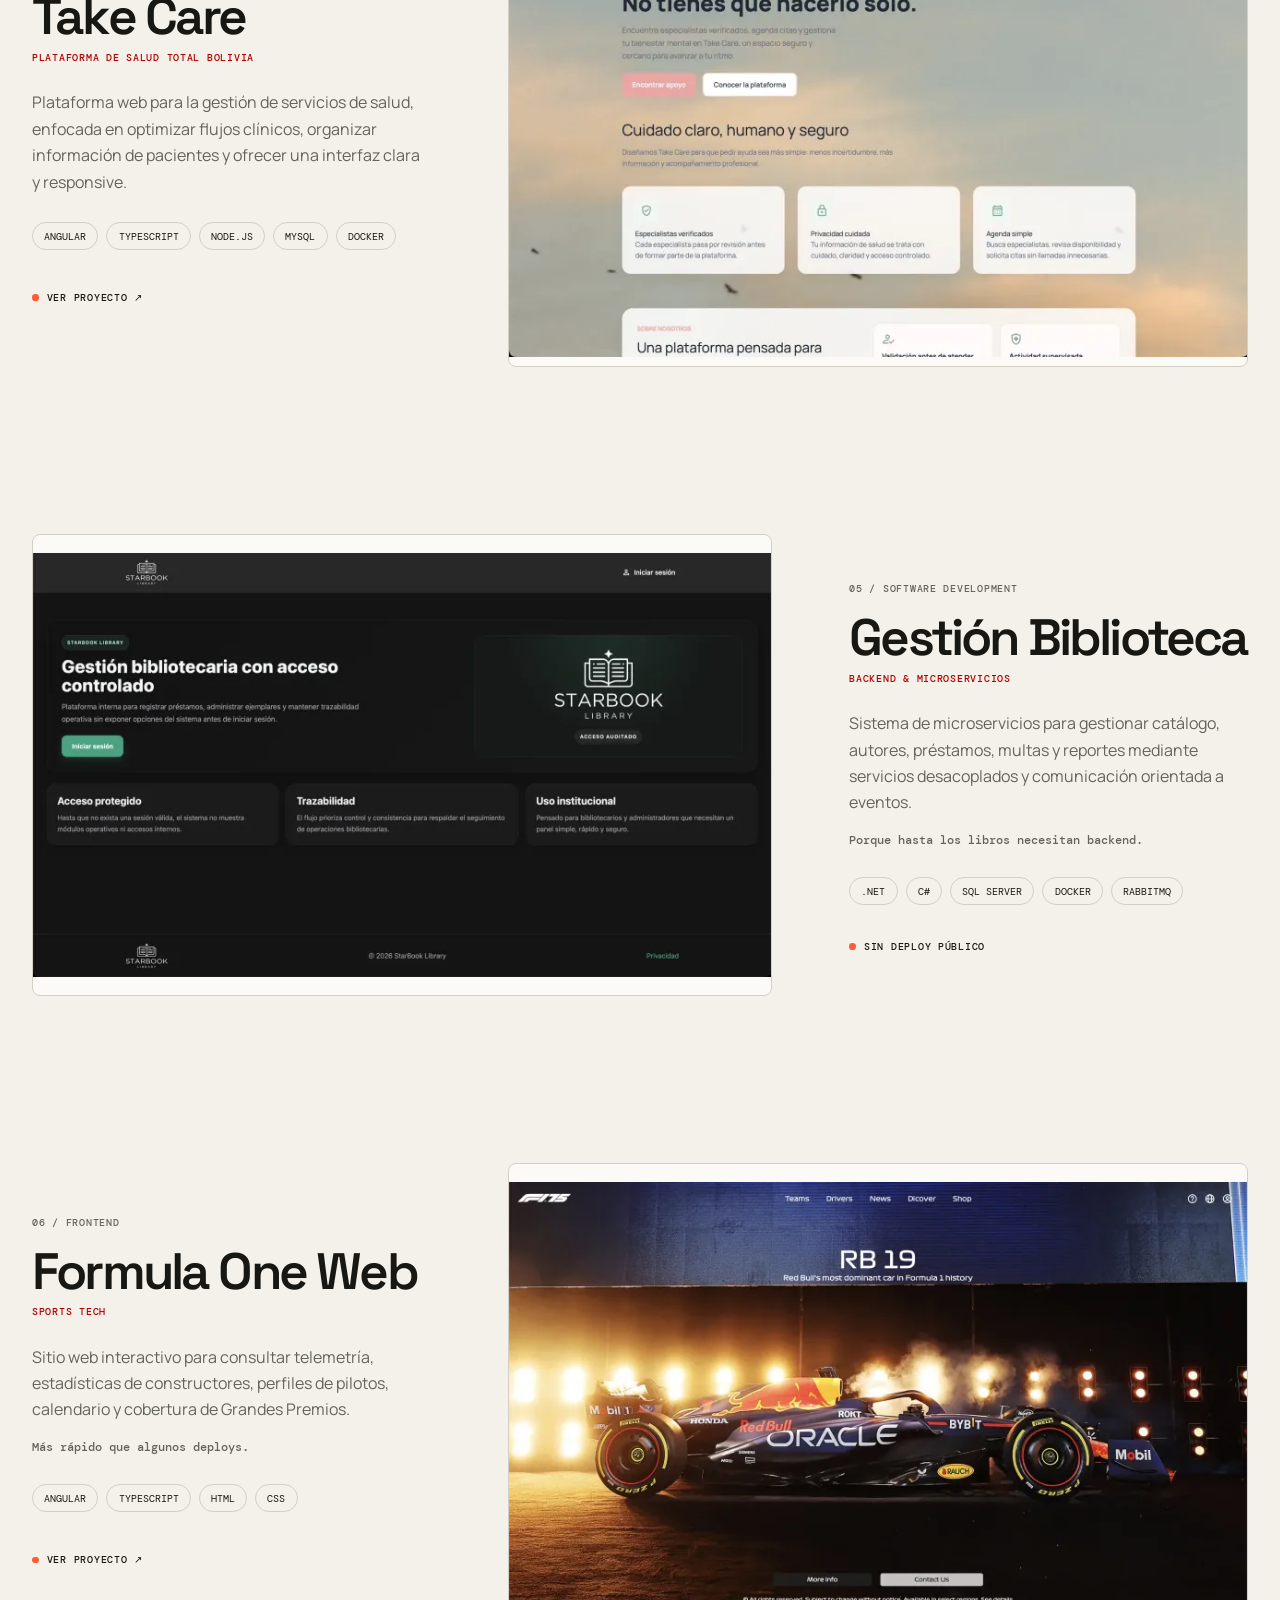
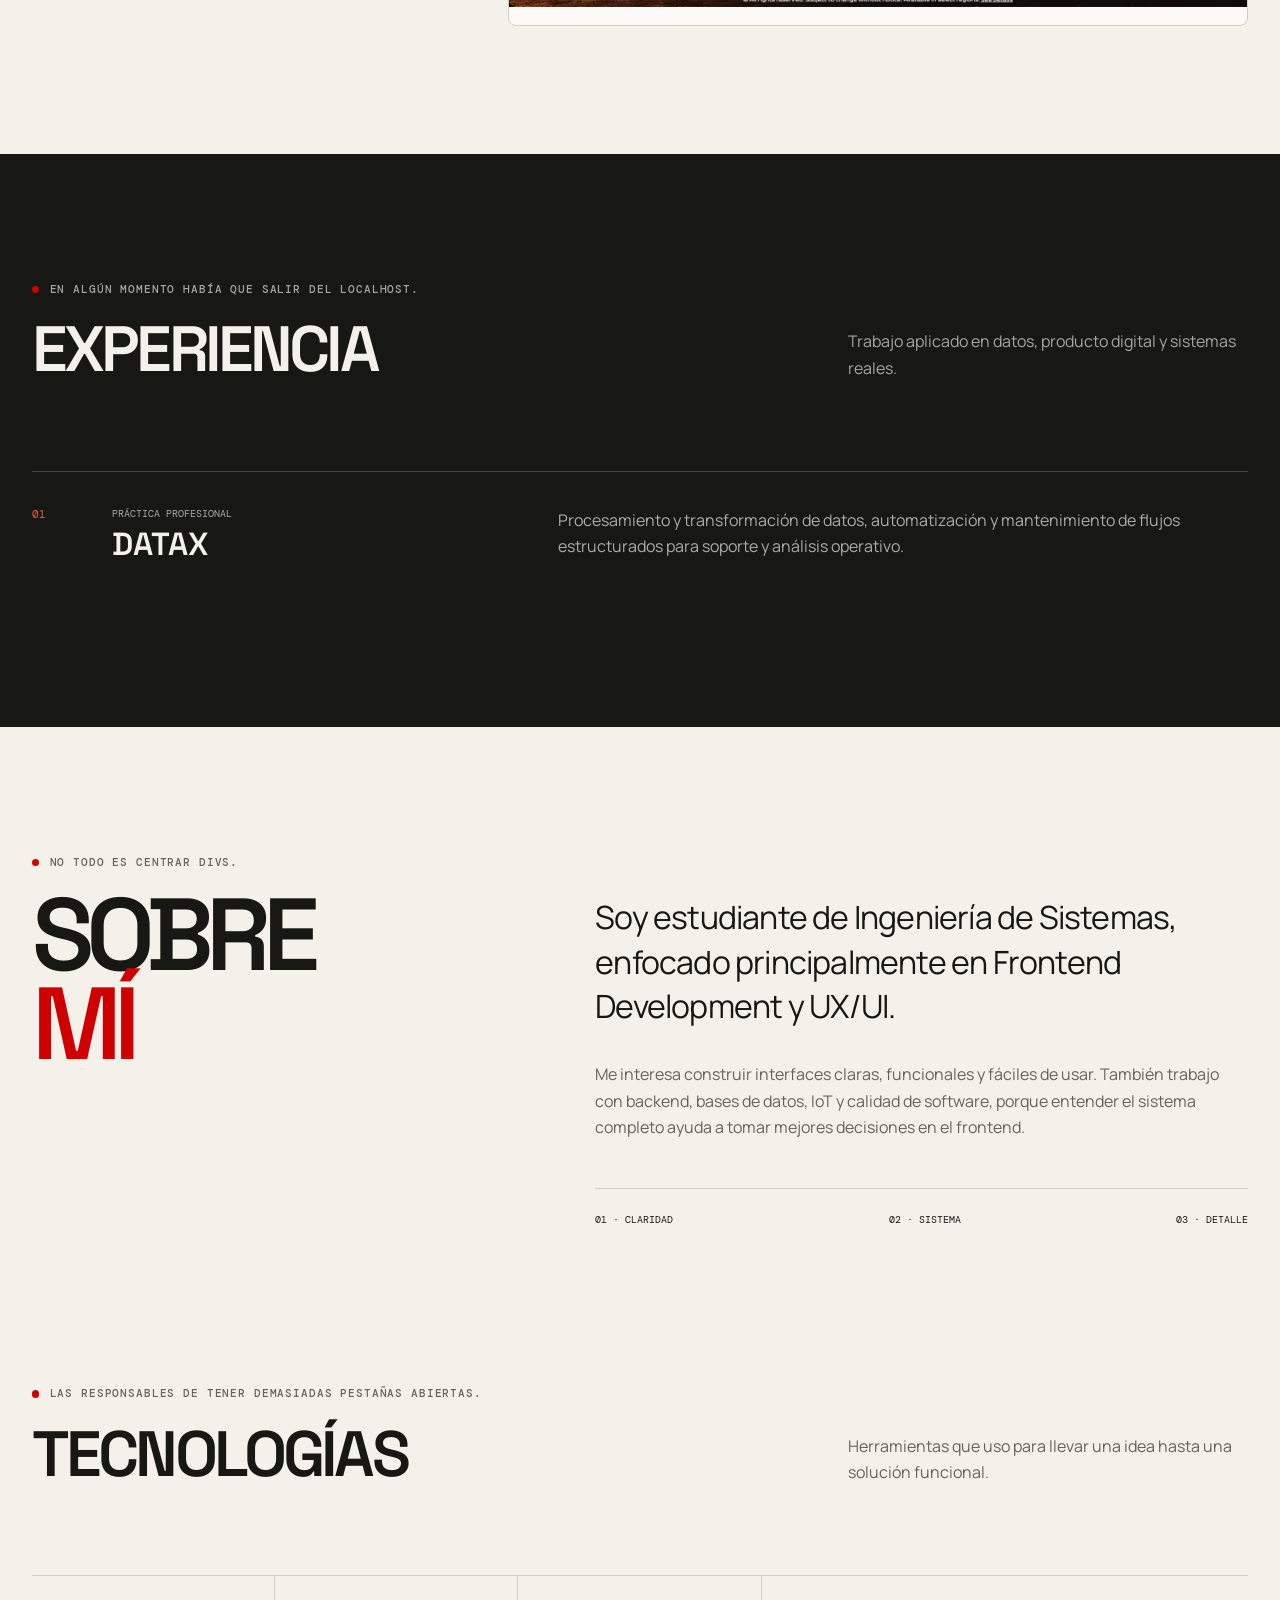
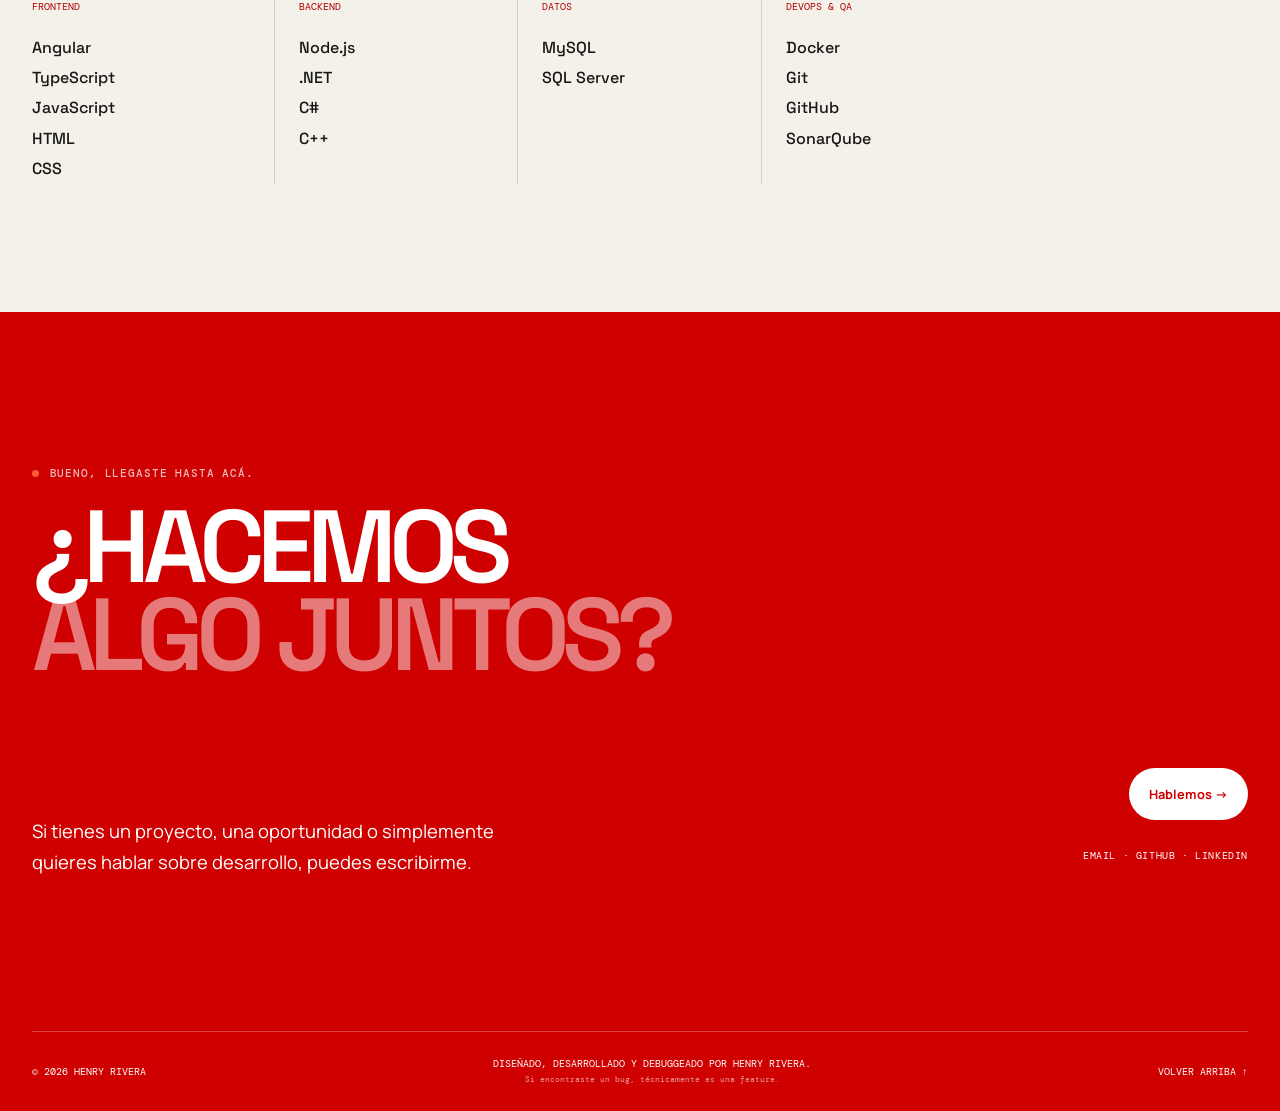
==== commit efbd690a: "feat:add new proyects" ====
--- a/index.html
+++ b/index.html
@@ -27,8 +27,8 @@
       href="https://fonts.googleapis.com/css2?family=DM+Mono:wght@400;500&family=Manrope:wght@400;500;600;700&family=Space+Grotesk:wght@500;600;700&display=swap"
       rel="stylesheet"
     />
-    <link rel="stylesheet" href="styles.css?v=5" />
-    <script src="script.js?v=3" defer></script>
+    <link rel="stylesheet" href="styles.css?v=6" />
+    <script src="script.js?v=4" defer></script>
     <script src="hero-cherries.js?v=3" defer></script>
   </head>
   <body>
@@ -145,11 +145,40 @@
 
         <div class="project-list">
           <article class="project reveal">
+            <a class="project-visual project-image" href="assets/projects/lils-demo.mp4" target="_blank" rel="noopener noreferrer" aria-label="Ver la demo en video de Lils en una pestaña nueva">
+              <img src="assets/projects/lils.webp" srcset="assets/projects/lils-800.webp 800w, assets/projects/lils.webp 1600w" sizes="(max-width: 900px) calc(100vw - 1.5rem), (max-width: 1240px) 61vw, 740px" width="1600" height="920" alt="Página de Lils, hamburguesería con identidad azul y crema, fondo a cuadros y una mascota de hamburguesa" loading="lazy" decoding="async" />
+            </a>
+            <div class="project-copy">
+              <span class="project-number">01 / Frontend · UX/UI</span>
+              <h3>Lils</h3>
+              <p class="project-role">Web para hamburguesería</p>
+              <p>Página web para Lils, una hamburguesería de smash burgers. Presenta la marca y su menú con una identidad visual en azul y crema, ilustraciones y animaciones durante el recorrido.</p>
+              <p class="project-aside">Una página que abre el apetito.</p>
+              <ul class="tag-list" aria-label="Características"><li>Diseño web</li><li>Menú digital</li><li>Animaciones</li></ul>
+              <a class="project-status project-link" href="assets/projects/lils-demo.mp4" target="_blank" rel="noopener noreferrer">Ver demo en video ↗</a>
+            </div>
+          </article>
+
+          <article class="project project-reverse reveal">
+            <a class="project-visual project-image" href="assets/projects/coca-cola-eventos.webp" target="_blank" rel="noopener noreferrer" aria-label="Ver la captura de Coca-Cola Eventos en una pestaña nueva">
+              <img src="assets/projects/coca-cola-eventos.webp" srcset="assets/projects/coca-cola-eventos-800.webp 800w, assets/projects/coca-cola-eventos.webp 1600w" sizes="(max-width: 900px) calc(100vw - 1.5rem), (max-width: 1240px) 61vw, 740px" width="1600" height="670" alt="Portada de Coca-Cola Eventos con fondo rojo, oso polar y acceso para explorar eventos y reservar un lugar" loading="lazy" decoding="async" />
+            </a>
+            <div class="project-copy">
+              <span class="project-number">02 / Frontend · UX/UI</span>
+              <h3>Coca-Cola Eventos</h3>
+              <p class="project-role">Plataforma de gestión de eventos</p>
+              <p>Página para gestionar eventos de Coca-Cola, con una experiencia orientada a explorar actividades, reservar un lugar y guardar un código QR. Incluye un acceso para el equipo organizador.</p>
+              <ul class="tag-list" aria-label="Características"><li>Eventos</li><li>Registro online</li><li>Código QR</li></ul>
+              <a class="project-status project-link" href="assets/projects/coca-cola-eventos.webp" target="_blank" rel="noopener noreferrer">Ver captura ↗</a>
+            </div>
+          </article>
+
+          <article class="project reveal">
             <a class="project-visual project-image" href="https://henryriveram.github.io/Landing-Page-Rudolft/index.html#inicio" target="_blank" rel="noopener noreferrer" aria-label="Abrir el proyecto Rudolft en una pestaña nueva">
               <img src="assets/projects/rudolft.webp" srcset="assets/projects/rudolft-800.webp 800w, assets/projects/rudolft.webp 1600w" sizes="(max-width: 900px) calc(100vw - 1.5rem), (max-width: 1240px) 61vw, 740px" width="1600" height="922" alt="Página principal de Rudolft, una agencia creativa con diseño editorial claro y acentos naranjas" loading="lazy" decoding="async" />
             </a>
             <div class="project-copy">
-              <span class="project-number">01 / Frontend</span>
+              <span class="project-number">03 / Frontend</span>
               <h3>Rudolft</h3>
               <p class="project-role">Landing Page Corporativa</p>
               <p>Landing page desarrollada para una agencia creativa, enfocada en comunicar su identidad y servicios mediante una experiencia visual moderna y responsive.</p>
@@ -164,7 +193,7 @@
               <img src="assets/projects/take-care.webp" srcset="assets/projects/take-care-800.webp 800w, assets/projects/take-care.webp 1600w" sizes="(max-width: 900px) calc(100vw - 1.5rem), (max-width: 1240px) 61vw, 740px" width="1600" height="958" alt="Página principal de Take Care para encontrar especialistas y gestionar el bienestar mental" loading="lazy" decoding="async" />
             </a>
             <div class="project-copy">
-              <span class="project-number">02 / Frontend · UX/UI</span>
+              <span class="project-number">04 / Frontend · UX/UI</span>
               <h3>Take Care</h3>
               <p class="project-role">Plataforma de Salud Total Bolivia</p>
               <p>Plataforma web para la gestión de servicios de salud, enfocada en optimizar flujos clínicos, organizar información de pacientes y ofrecer una interfaz clara y responsive.</p>
@@ -178,7 +207,7 @@
               <img src="assets/projects/gestion-bibliotecaria.webp" srcset="assets/projects/gestion-bibliotecaria-800.webp 800w, assets/projects/gestion-bibliotecaria.webp 1600w" sizes="(max-width: 900px) calc(100vw - 1.5rem), (max-width: 1240px) 61vw, 740px" width="1600" height="919" alt="Página de acceso de StarBook Library, sistema de gestión bibliotecaria" loading="lazy" decoding="async" />
             </div>
             <div class="project-copy">
-              <span class="project-number">03 / Software Development</span>
+              <span class="project-number">05 / Software Development</span>
               <h3>Gestión Biblioteca</h3>
               <p class="project-role">Backend &amp; microservicios</p>
               <p>Sistema de microservicios para gestionar catálogo, autores, préstamos, multas y reportes mediante servicios desacoplados y comunicación orientada a eventos.</p>
@@ -193,7 +222,7 @@
               <img src="assets/projects/formula-one.webp" srcset="assets/projects/formula-one-800.webp 800w, assets/projects/formula-one.webp 1600w" sizes="(max-width: 900px) calc(100vw - 1.5rem), (max-width: 1240px) 61vw, 740px" width="1600" height="920" alt="Página de Formula One Web dedicada al monoplaza Red Bull RB19" loading="lazy" decoding="async" />
             </a>
             <div class="project-copy">
-              <span class="project-number">04 / Frontend</span>
+              <span class="project-number">06 / Frontend</span>
               <h3>Formula One Web</h3>
               <p class="project-role">Sports tech</p>
               <p>Sitio web interactivo para consultar telemetría, estadísticas de constructores, perfiles de pilotos, calendario y cobertura de Grandes Premios.</p>
@@ -266,6 +295,51 @@
       </section>
     </main>
 
+    <dialog class="about-dialog" id="about-card" aria-labelledby="badge-name" aria-describedby="badge-role">
+      <button class="about-close" type="button" data-about-close aria-label="Cerrar sobre mí" autofocus>
+        <svg viewBox="0 0 24 24" aria-hidden="true"><path d="m6 6 12 12M18 6 6 18" /></svg>
+      </button>
+      <div class="badge-stage">
+        <svg class="badge-clip" viewBox="0 0 100 210" aria-hidden="true">
+          <defs>
+            <linearGradient id="clip-metal" x1="0" x2="1">
+              <stop offset="0" stop-color="#777" /><stop offset=".2" stop-color="#eee" /><stop offset=".4" stop-color="#aaa" /><stop offset=".6" stop-color="#fff" /><stop offset=".8" stop-color="#929292" /><stop offset="1" stop-color="#ddd" />
+            </linearGradient>
+          </defs>
+          <rect x="39" y="3" width="23" height="65" rx="6" fill="url(#clip-metal)" stroke="#858585" />
+          <path d="M46 6v46M56 6v46" stroke="#f6f6f6" stroke-width="2" />
+          <circle cx="50" cy="63" r="13" fill="url(#clip-metal)" stroke="#737373" />
+          <circle cx="50" cy="63" r="8" fill="#e9e8e5" stroke="#8a8a8a" />
+          <path d="M46 76v12l-20 29q-4 6 4 7h40q7-1 3-7L54 89V77" fill="url(#clip-metal)" stroke="#787878" stroke-width="2" />
+          <path d="m50 95-16 23h33Z" fill="#ecebe8" stroke="#8e8e8e" />
+          <rect x="23" y="118" width="54" height="7" rx="3.5" fill="url(#clip-metal)" stroke="#777" />
+          <g stroke="#777" stroke-width="2" fill="none">
+            <ellipse cx="35" cy="132" rx="8" ry="10" transform="rotate(-25 35 132)" />
+            <ellipse cx="39" cy="147" rx="4" ry="9" transform="rotate(-25 39 147)" />
+            <ellipse cx="44" cy="162" rx="4" ry="9" transform="rotate(-20 44 162)" />
+          </g>
+          <path d="m48 166 4 9 10 1-7 7 2 10-9-5-9 5 2-10-7-7 10-1Z" fill="url(#clip-metal)" stroke="#777" stroke-width="2" />
+        </svg>
+        <article class="badge-holder">
+          <div class="badge-slot" aria-hidden="true"></div>
+          <div class="badge-paper">
+            <div class="badge-topline"><span>Henry Rivera</span><span>ID N° 001</span></div>
+            <div class="badge-content">
+              <div class="badge-photo"><img src="assets/about/henry-rivera.jpeg" width="768" height="1024" alt="Retrato de Henry Rivera" decoding="async" /></div>
+              <div class="badge-info">
+                <h2 id="badge-name">Henry<br /><span>RIVERA</span></h2>
+                <p id="badge-role">Frontend Developer<br />&amp; UX/UI</p>
+                <a class="badge-email" href="mailto:henryriveramendez@gmail.com">henryriveramendez<wbr>@gmail.com</a>
+                <a class="badge-whatsapp" href="https://wa.me/59176916697" target="_blank" rel="noopener noreferrer">Hablemos <svg viewBox="0 0 24 24" aria-hidden="true"><path d="M8 5H5a2 2 0 0 0-2 2c0 8 6 14 14 14a2 2 0 0 0 2-2v-3l-5-2-2 2a12 12 0 0 1-5-5l2-2Z" /><path d="M15 3v6m-3-3h6M20 9v4m-2-2h4" /></svg><span aria-hidden="true">↗</span></a>
+                <p class="badge-note">por WhatsApp está bien :)</p>
+              </div>
+            </div>
+            <div class="badge-bottom"><span>Estudiante de Ingeniería de Sistemas</span><span aria-hidden="true">✳</span></div>
+          </div>
+        </article>
+      </div>
+    </dialog>
+
     <footer class="site-footer">
       <div class="shell footer-inner"><span>© <span data-year></span> Henry Rivera</span><span>Diseñado, desarrollado y debuggeado por Henry Rivera.<small>Si encontraste un bug, técnicamente es una feature.</small></span><a href="#inicio">Volver arriba ↑</a></div>
     </footer>
--- a/styles.css
+++ b/styles.css
@@ -180,6 +180,77 @@
   .footer-inner { align-items: flex-start; flex-direction: column; padding-block: 1.5rem; }.footer-inner > span:nth-child(2) { display: block; text-align: left; }
 }
 
+/* A printed ID inside a clear sleeve, suspended from a silver clip. */
+body.about-open { overflow: hidden; }
+.about-dialog {
+  --badge-ink: #30302f;
+  --badge-muted: #696965;
+  position: fixed;
+  inset: 0;
+  width: 100%;
+  max-width: none;
+  height: 100%;
+  max-height: none;
+  margin: 0;
+  padding: 4.5rem 1rem 2rem;
+  border: 0;
+  background: transparent;
+  color: var(--badge-ink);
+  overflow: auto;
+  overscroll-behavior: contain;
+  color-scheme: light;
+}
+.about-dialog[open] { display: grid; place-items: center; }
+.about-dialog::backdrop { background: rgb(248 247 245 / 78%); backdrop-filter: blur(13px); -webkit-backdrop-filter: blur(13px); }
+[data-theme="dark"] .about-dialog::backdrop { background: rgb(22 22 21 / 72%); }
+.about-close { position: fixed; top: max(1.25rem, env(safe-area-inset-top)); right: max(1.25rem, env(safe-area-inset-right)); width: 2.75rem; height: 2.75rem; display: grid; place-items: center; border: 1px solid #c9c8c4; border-radius: 50%; background: #fbfaf8; color: #454540; cursor: pointer; transition: background .2s, transform .2s; }
+.about-close svg { width: 1.1rem; }
+.about-close:hover { background: #e9e7e2; transform: rotate(90deg); }
+.about-dialog :focus-visible { outline-color: #77766d; }
+.badge-stage { position: relative; width: min(100%, 32rem); padding-top: 8.2rem; margin-block: auto; transform-origin: 50% 0; }
+.about-dialog[open] .badge-stage { animation: badge-arrive .6s cubic-bezier(.2, .7, .2, 1) both; }
+.badge-clip { position: absolute; z-index: 2; width: 7.6rem; height: 16rem; top: 0; left: calc(50% - 3.8rem); filter: drop-shadow(2px 3px 2px #0003); pointer-events: none; }
+.badge-holder { position: relative; padding: 3.2rem .85rem .85rem; border: 1px solid #c0c0bc; border-radius: 1.3rem; background: linear-gradient(125deg, #ffffffa6, #ffffff24 40%, #ffffff91); box-shadow: inset 0 0 0 2px #ffffffa1, inset 0 -3px 6px #ffffffb3, 0 18px 30px -12px #0006, 0 2px 4px #0002; }
+.badge-slot { position: absolute; width: 4rem; height: .6rem; top: .65rem; left: calc(50% - 2rem); border-radius: 2rem; background: #a5a5a1; box-shadow: inset 0 2px 3px #0005, 0 1px 0 #fff; }
+.badge-paper { position: relative; overflow: hidden; border: 1px solid #e3e2dd; border-radius: .5rem; background: #fffefd; box-shadow: 0 1px 3px #0002; }
+.badge-paper::before { content: ""; position: absolute; inset: 2.6rem auto 0 0; width: 31%; background: repeating-linear-gradient(0deg, transparent 0 12px, #e4e4df 12px 13px); opacity: .75; pointer-events: none; }
+.badge-topline { position: relative; display: flex; justify-content: space-between; gap: 1rem; padding: .8rem 1rem .65rem; border-bottom: 1px solid #e5e4e0; color: var(--badge-muted); font: 500 .6rem/1.5 var(--mono); letter-spacing: .17em; text-transform: uppercase; }
+.badge-content { position: relative; display: grid; grid-template-columns: .95fr 1.05fr; align-items: start; gap: 1.1rem; padding: .9rem 1rem 0; }
+.badge-photo { aspect-ratio: 1 / 1.08; border: 1px solid #bdbdb7; border-radius: .8rem; overflow: hidden; background: #ddd; box-shadow: 2px 2px 0 #e1e0db; }
+.badge-photo img { display: block; width: 100%; height: 100%; object-fit: cover; object-position: 50% 30%; filter: grayscale(1) contrast(1.05); }
+.badge-info { min-width: 0; }
+.badge-info h2 { margin: -.15rem 0 .7rem; font: 700 clamp(1.7rem, 5.5vw, 2.35rem)/.99 "Courier New", monospace; letter-spacing: -.065em; }
+.badge-info h2 span { letter-spacing: -.055em; }
+.badge-info #badge-role { margin: 0 0 .65rem; color: var(--badge-muted); font: .63rem/1.6 var(--mono); letter-spacing: .065em; text-transform: uppercase; }
+.badge-info a { display: flex; align-items: center; min-height: 2.75rem; border-bottom: 1px solid #bdbdb7; font-weight: 600; transition: color .2s, background .2s; }
+.badge-info a:hover { color: #a62b24; background: #f4f1ea; }
+.badge-info .badge-email { display: block; align-content: center; overflow-wrap: anywhere; font-size: .76rem; line-height: 1.5; letter-spacing: -.025em; }
+.badge-whatsapp { gap: .55rem; font-size: .9rem; }
+.badge-whatsapp svg { width: 1.15rem; }
+.badge-whatsapp > span { margin-left: auto; }
+.badge-note { margin: .75rem 0 0; color: var(--badge-muted); font: italic .73rem/1.5 var(--body); }
+.badge-bottom { position: relative; display: flex; align-items: center; justify-content: space-between; gap: 1rem; margin-top: 1.1rem; padding: .9rem 1rem; color: var(--badge-muted); font: .56rem/1.5 var(--mono); letter-spacing: .035em; }
+.badge-bottom > span:first-child { max-width: 15rem; }
+.badge-bottom > span:last-child { color: #656560; font: 1.4rem/1 serif; }
+@keyframes badge-arrive {
+  from { opacity: 0; transform: translateY(-22px) rotate(-4deg); }
+  to { opacity: 1; transform: translateY(0) rotate(0); }
+}
+@media (max-width: 480px) {
+  .about-dialog { padding-inline: .75rem; }
+  .badge-stage { padding-top: 6.5rem; }
+  .badge-clip { width: 6rem; height: 12.6rem; left: calc(50% - 3rem); }
+  .badge-holder { padding: 2.6rem .55rem .55rem; border-radius: 1rem; }
+  .badge-content { gap: .7rem; padding: .8rem .7rem 0; grid-template-columns: .9fr 1.1fr; }
+  .badge-topline { padding-inline: .7rem; font-size: .53rem; }
+  .badge-info h2 { font-size: clamp(1.5rem, 6.5vw, 2rem); }
+  .badge-info #badge-role { font-size: .56rem; }
+  .badge-info .badge-email { font-size: .68rem; }
+  .badge-note { font-size: .65rem; }
+  .badge-photo { aspect-ratio: 1 / 1.28; }
+  .badge-bottom { padding-inline: .7rem; font-size: .52rem; }
+}
+
 @media (prefers-reduced-motion: reduce) {
   html { scroll-behavior: auto; }
   *, *::before, *::after { scroll-behavior: auto !important; transition-duration: .01ms !important; animation-duration: .01ms !important; animation-iteration-count: 1 !important; }
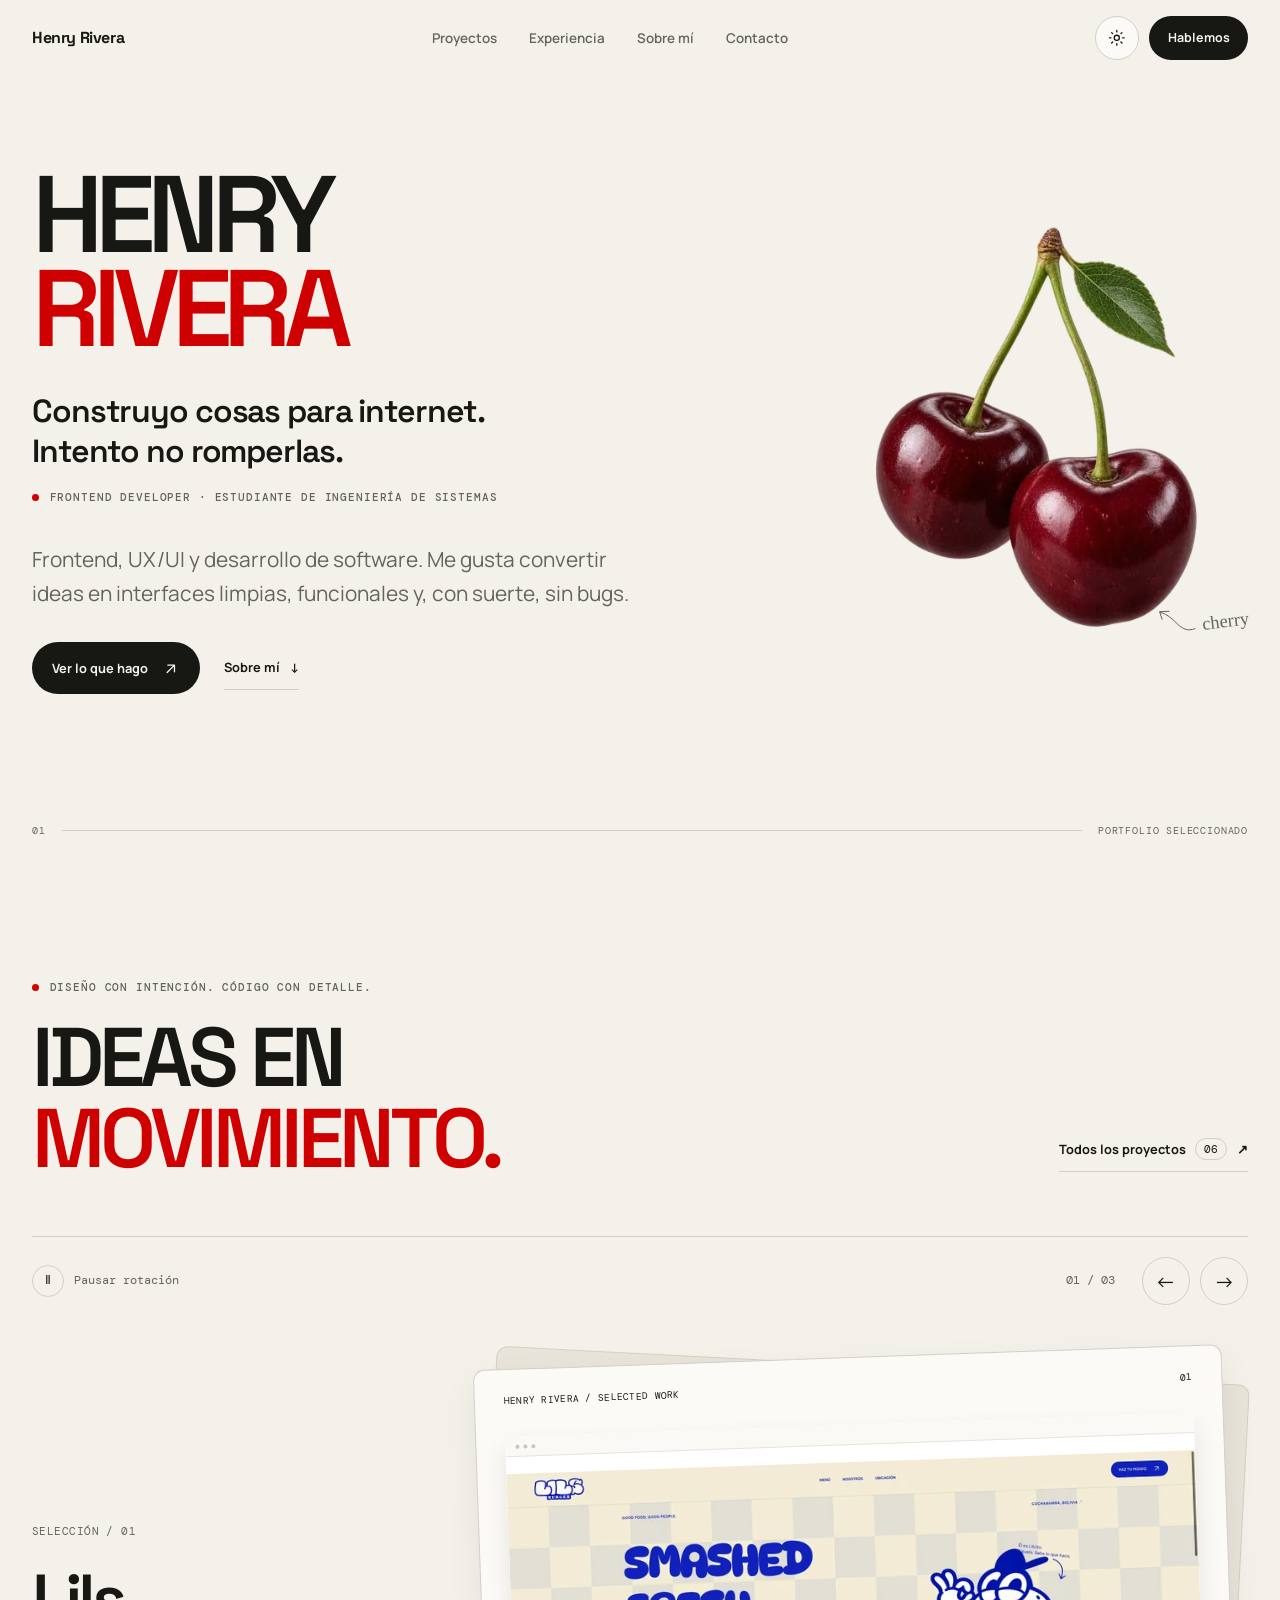
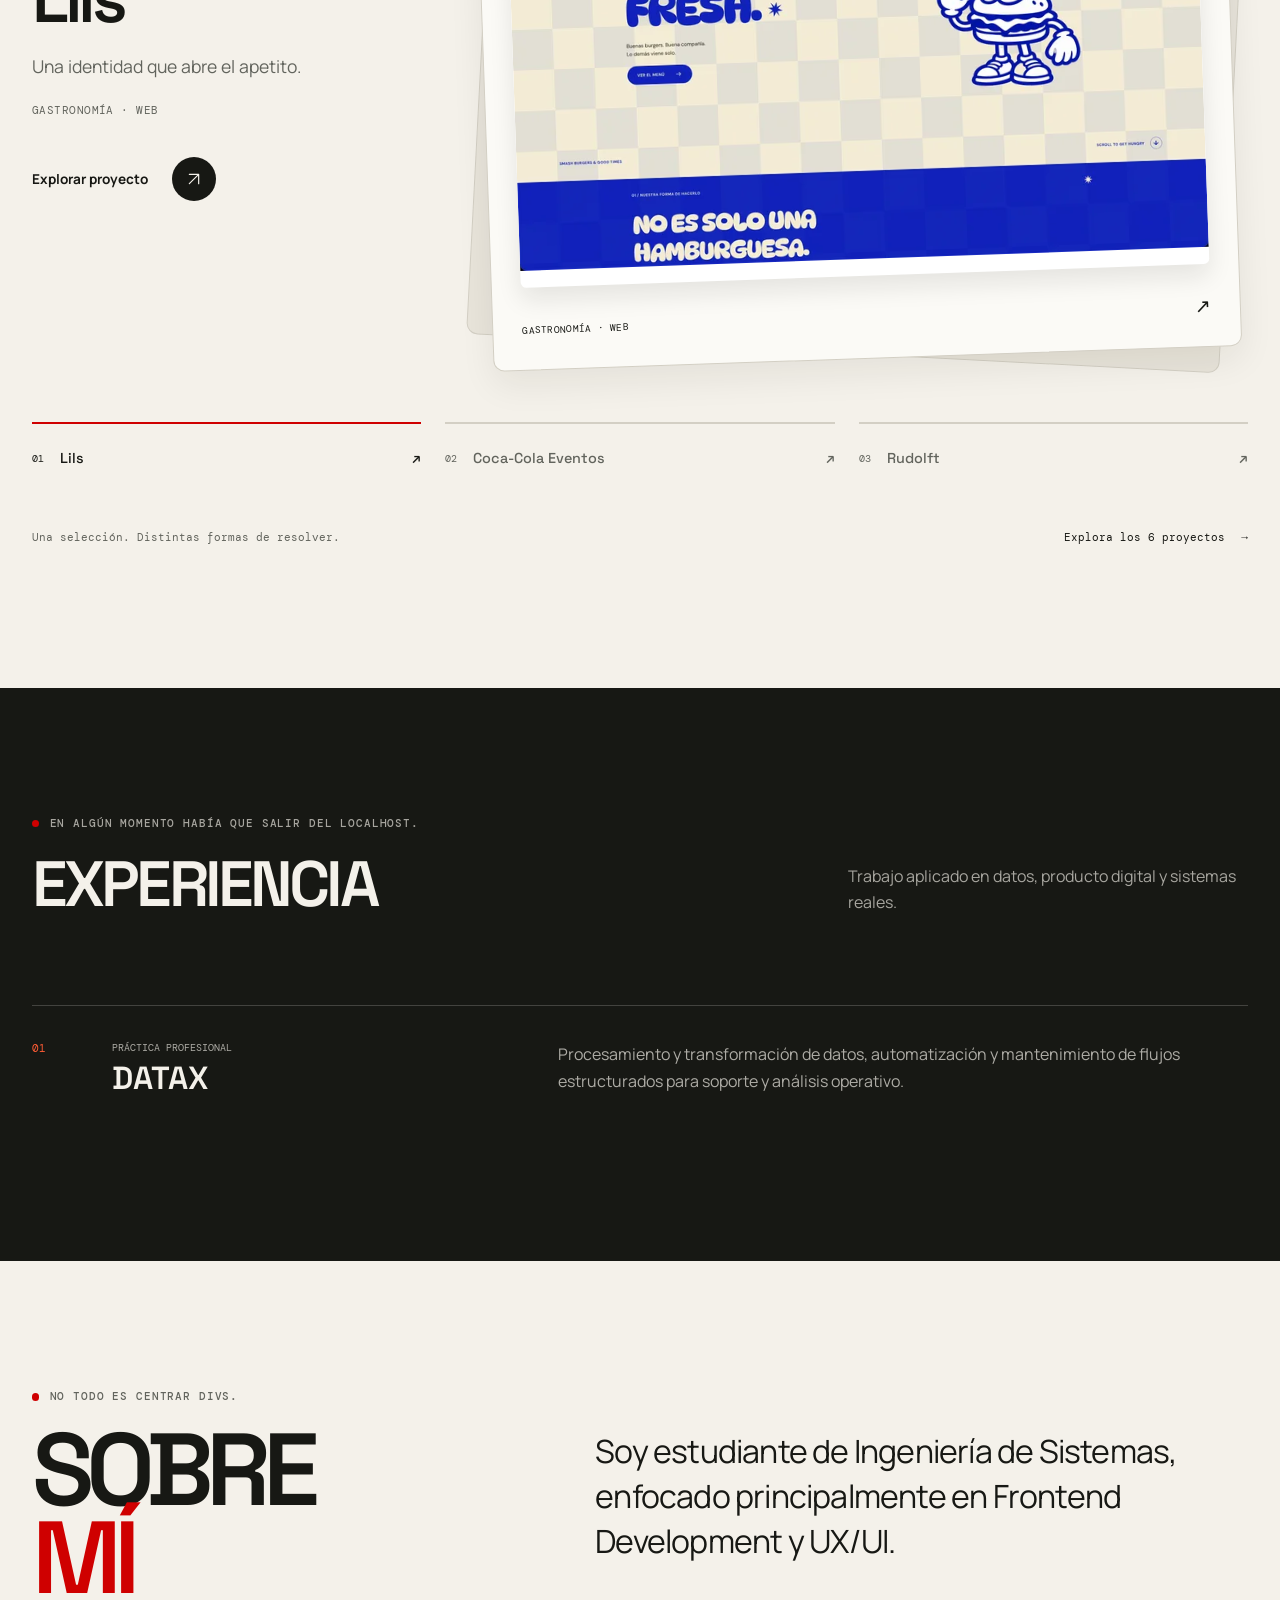
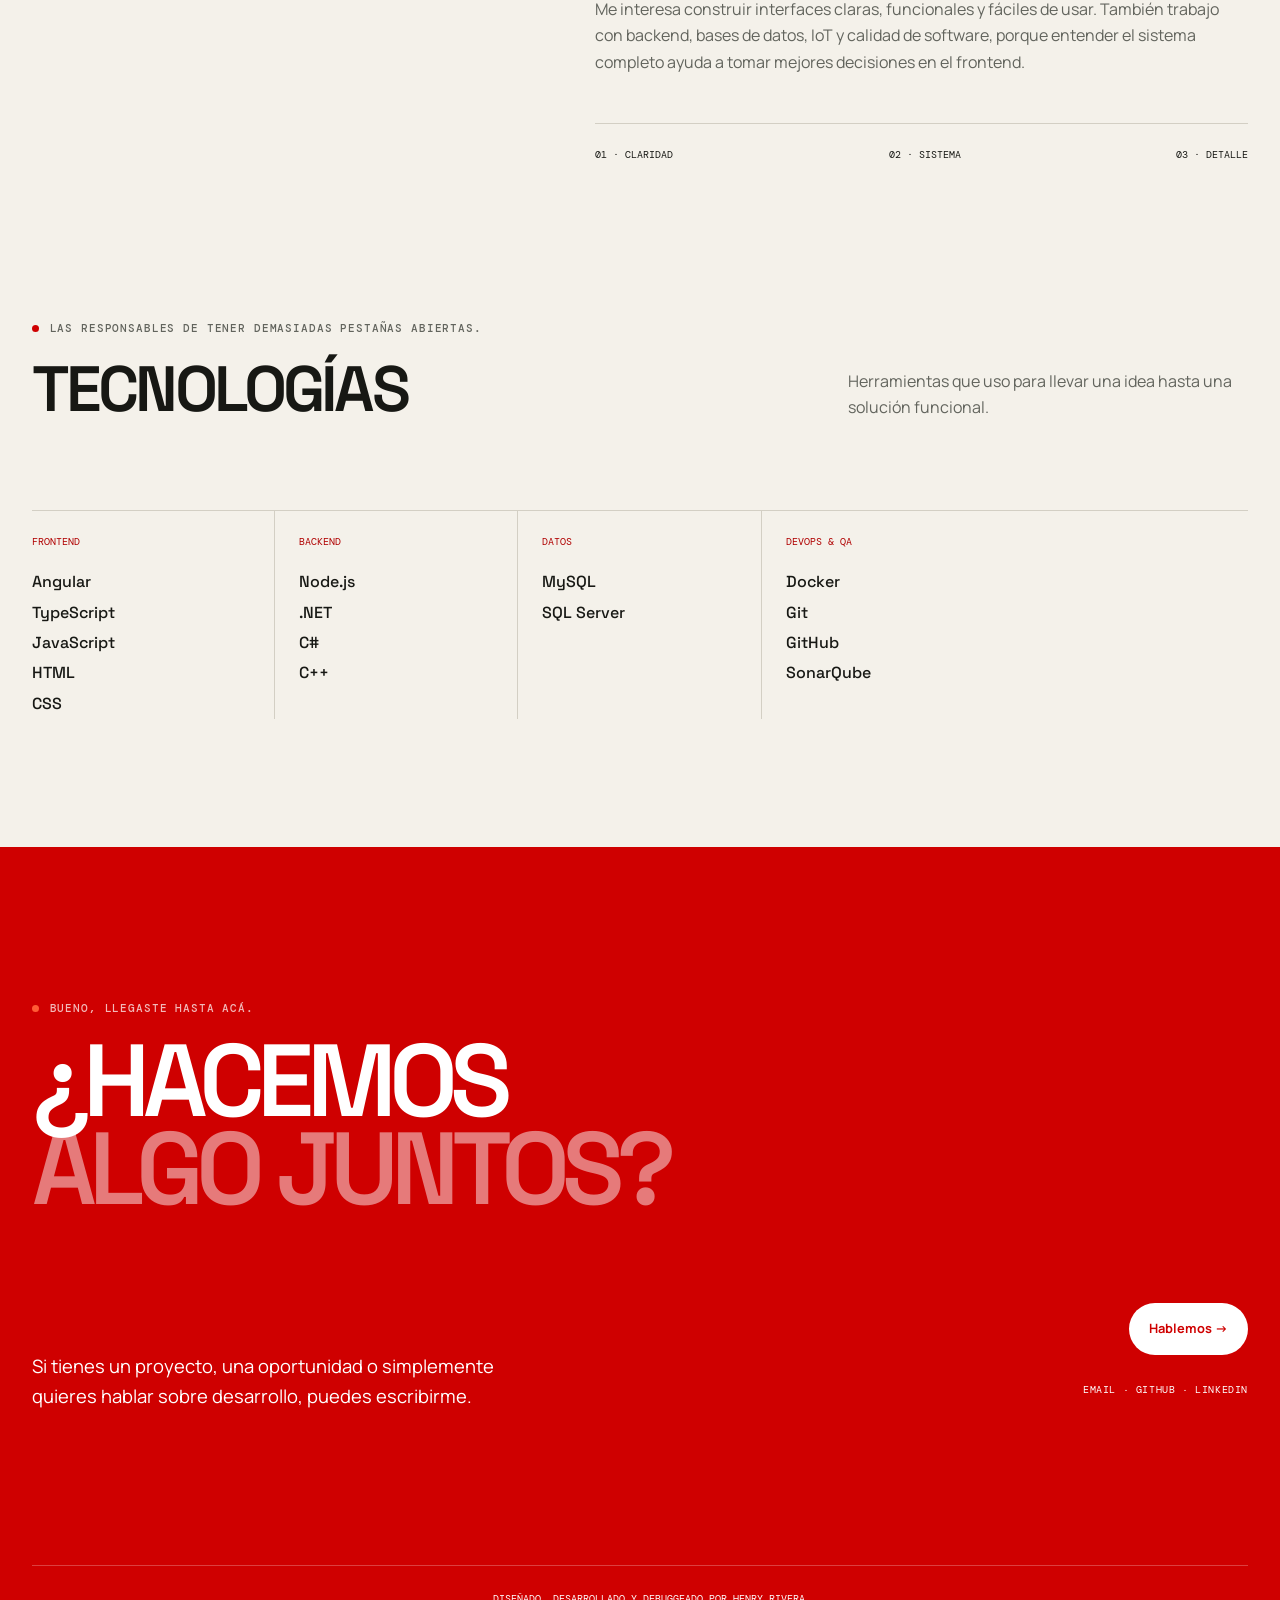
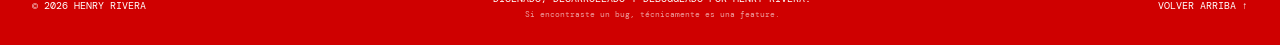
==== commit e441d31e: "feat:new section on proyects" ====
--- a/index.html
+++ b/index.html
@@ -27,9 +27,11 @@
       href="https://fonts.googleapis.com/css2?family=DM+Mono:wght@400;500&family=Manrope:wght@400;500;600;700&family=Space+Grotesk:wght@500;600;700&display=swap"
       rel="stylesheet"
     />
-    <link rel="stylesheet" href="styles.css?v=6" />
-    <script src="script.js?v=4" defer></script>
+    <link rel="stylesheet" href="styles.css?v=7" />
+    <script src="script.js?v=5" defer></script>
     <script src="hero-cherries.js?v=3" defer></script>
+    <link rel="stylesheet" href="projects.css?v=2" />
+    <script src="projects.js?v=1" defer></script>
   </head>
   <body>
     <a class="skip-link" href="#contenido">Saltar al contenido</a>
@@ -134,105 +136,68 @@
         </div>
       </section>
 
-      <section class="section shell" id="proyectos" aria-labelledby="projects-title">
-        <div class="section-heading reveal">
-          <div>
-            <p class="eyebrow"><span></span> Cosas que sí llegaron a funcionar.</p>
-            <h2 id="projects-title">Proyectos</h2>
-          </div>
-          <p>Trabajo seleccionado de frontend, software e IoT.</p>
-        </div>
-
-        <div class="project-list">
-          <article class="project reveal">
-            <a class="project-visual project-image" href="assets/projects/lils-demo.mp4" target="_blank" rel="noopener noreferrer" aria-label="Ver la demo en video de Lils en una pestaña nueva">
-              <img src="assets/projects/lils.webp" srcset="assets/projects/lils-800.webp 800w, assets/projects/lils.webp 1600w" sizes="(max-width: 900px) calc(100vw - 1.5rem), (max-width: 1240px) 61vw, 740px" width="1600" height="920" alt="Página de Lils, hamburguesería con identidad azul y crema, fondo a cuadros y una mascota de hamburguesa" loading="lazy" decoding="async" />
+      <section class="section shell selected-work" id="proyectos" aria-labelledby="projects-title">
+        <div class="section-heading work-heading reveal">
+          <div><p class="eyebrow"><span></span> Diseño con intención. Código con detalle.</p><h2 id="projects-title">Ideas en<br /><em>movimiento.</em></h2></div>
+          <a class="text-link" href="proyectos.html">Todos los proyectos <span class="work-count">06</span> ↗</a>
+        </div>
+        <div class="work-showcase" data-work-showcase role="region" aria-roledescription="carrusel" aria-label="Proyectos destacados">
+          <div class="work-controls" hidden>
+            <button class="work-play" type="button" data-work-play aria-label="Pausar rotación automática"><span data-play-icon aria-hidden="true">Ⅱ</span><span data-play-label>Pausar rotación</span></button>
+            <div class="work-arrows"><span class="work-position" data-work-position aria-hidden="true">01 / 03</span><button type="button" data-work-prev aria-label="Proyecto anterior">←</button><button type="button" data-work-next aria-label="Proyecto siguiente">→</button></div>
+          </div>
+          <div class="work-stage">
+          <article class="work-slide" data-work-slide aria-label="1 de 3: Lils">
+            <div class="work-story">
+              <p class="work-kicker">Selección / 01</p>
+              <h3>Lils</h3>
+              <p class="work-subtitle">Una identidad que abre el apetito.</p>
+              <p class="work-category">Gastronomía · Web</p>
+              <a class="work-discover" href="proyectos.html#lils">Explorar proyecto <span><svg viewBox="0 0 24 24" aria-hidden="true"><path d="M5 19 19 5M5 5h14v14"/></svg></span></a>
+            </div>
+            <a class="work-art work-art--lils" href="proyectos.html#lils" aria-label="Explorar Lils">
+              <span class="work-art-top"><span>Henry Rivera / Selected work</span><span>01</span></span>
+              <span class="work-browser"><span class="work-browser-bar" aria-hidden="true"><i></i><i></i><i></i></span><img src="assets/projects/lils.webp" srcset="assets/projects/lils-800.webp 800w, assets/projects/lils.webp 1600w" sizes="(max-width: 900px) calc(100vw - 1.5rem), (max-width: 1240px) 61vw, 740px" width="1600" height="920" alt="Página de Lils, hamburguesería con identidad azul y crema, fondo a cuadros y una mascota de hamburguesa" loading="lazy" decoding="async" /></span>
+              <span class="work-art-bottom"><span>Gastronomía · Web</span><span aria-hidden="true">↗</span></span>
             </a>
-            <div class="project-copy">
-              <span class="project-number">01 / Frontend · UX/UI</span>
-              <h3>Lils</h3>
-              <p class="project-role">Web para hamburguesería</p>
-              <p>Página web para Lils, una hamburguesería de smash burgers. Presenta la marca y su menú con una identidad visual en azul y crema, ilustraciones y animaciones durante el recorrido.</p>
-              <p class="project-aside">Una página que abre el apetito.</p>
-              <ul class="tag-list" aria-label="Características"><li>Diseño web</li><li>Menú digital</li><li>Animaciones</li></ul>
-              <a class="project-status project-link" href="assets/projects/lils-demo.mp4" target="_blank" rel="noopener noreferrer">Ver demo en video ↗</a>
-            </div>
           </article>
-
-          <article class="project project-reverse reveal">
-            <a class="project-visual project-image" href="assets/projects/coca-cola-eventos.webp" target="_blank" rel="noopener noreferrer" aria-label="Ver la captura de Coca-Cola Eventos en una pestaña nueva">
-              <img src="assets/projects/coca-cola-eventos.webp" srcset="assets/projects/coca-cola-eventos-800.webp 800w, assets/projects/coca-cola-eventos.webp 1600w" sizes="(max-width: 900px) calc(100vw - 1.5rem), (max-width: 1240px) 61vw, 740px" width="1600" height="670" alt="Portada de Coca-Cola Eventos con fondo rojo, oso polar y acceso para explorar eventos y reservar un lugar" loading="lazy" decoding="async" />
+          <article class="work-slide" data-work-slide aria-label="2 de 3: Coca-Cola Eventos">
+            <div class="work-story">
+              <p class="work-kicker">Selección / 02</p>
+              <h3>Coca-Cola Eventos</h3>
+              <p class="work-subtitle">Una invitación a vivir algo juntos.</p>
+              <p class="work-category">Experiencias · Plataforma</p>
+              <a class="work-discover" href="proyectos.html#coca-cola-eventos">Explorar proyecto <span><svg viewBox="0 0 24 24" aria-hidden="true"><path d="M5 19 19 5M5 5h14v14"/></svg></span></a>
+            </div>
+            <a class="work-art work-art--coca-cola-eventos" href="proyectos.html#coca-cola-eventos" aria-label="Explorar Coca-Cola Eventos">
+              <span class="work-art-top"><span>Henry Rivera / Selected work</span><span>02</span></span>
+              <span class="work-browser"><span class="work-browser-bar" aria-hidden="true"><i></i><i></i><i></i></span><img src="assets/projects/coca-cola-eventos.webp" srcset="assets/projects/coca-cola-eventos-800.webp 800w, assets/projects/coca-cola-eventos.webp 1600w" sizes="(max-width: 900px) calc(100vw - 1.5rem), (max-width: 1240px) 61vw, 740px" width="1600" height="670" alt="Portada de Coca-Cola Eventos con fondo rojo, oso polar y acceso para explorar eventos y reservar un lugar" loading="lazy" decoding="async" /></span>
+              <span class="work-art-bottom"><span>Experiencias · Plataforma</span><span aria-hidden="true">↗</span></span>
             </a>
-            <div class="project-copy">
-              <span class="project-number">02 / Frontend · UX/UI</span>
-              <h3>Coca-Cola Eventos</h3>
-              <p class="project-role">Plataforma de gestión de eventos</p>
-              <p>Página para gestionar eventos de Coca-Cola, con una experiencia orientada a explorar actividades, reservar un lugar y guardar un código QR. Incluye un acceso para el equipo organizador.</p>
-              <ul class="tag-list" aria-label="Características"><li>Eventos</li><li>Registro online</li><li>Código QR</li></ul>
-              <a class="project-status project-link" href="assets/projects/coca-cola-eventos.webp" target="_blank" rel="noopener noreferrer">Ver captura ↗</a>
-            </div>
           </article>
-
-          <article class="project reveal">
-            <a class="project-visual project-image" href="https://henryriveram.github.io/Landing-Page-Rudolft/index.html#inicio" target="_blank" rel="noopener noreferrer" aria-label="Abrir el proyecto Rudolft en una pestaña nueva">
-              <img src="assets/projects/rudolft.webp" srcset="assets/projects/rudolft-800.webp 800w, assets/projects/rudolft.webp 1600w" sizes="(max-width: 900px) calc(100vw - 1.5rem), (max-width: 1240px) 61vw, 740px" width="1600" height="922" alt="Página principal de Rudolft, una agencia creativa con diseño editorial claro y acentos naranjas" loading="lazy" decoding="async" />
+          <article class="work-slide" data-work-slide aria-label="3 de 3: Rudolft">
+            <div class="work-story">
+              <p class="work-kicker">Selección / 03</p>
+              <h3>Rudolft</h3>
+              <p class="work-subtitle">Una agencia con carácter propio.</p>
+              <p class="work-category">Agencia creativa · Web</p>
+              <a class="work-discover" href="proyectos.html#rudolft">Explorar proyecto <span><svg viewBox="0 0 24 24" aria-hidden="true"><path d="M5 19 19 5M5 5h14v14"/></svg></span></a>
+            </div>
+            <a class="work-art work-art--rudolft" href="proyectos.html#rudolft" aria-label="Explorar Rudolft">
+              <span class="work-art-top"><span>Henry Rivera / Selected work</span><span>03</span></span>
+              <span class="work-browser"><span class="work-browser-bar" aria-hidden="true"><i></i><i></i><i></i></span><img src="assets/projects/rudolft.webp" srcset="assets/projects/rudolft-800.webp 800w, assets/projects/rudolft.webp 1600w" sizes="(max-width: 900px) calc(100vw - 1.5rem), (max-width: 1240px) 61vw, 740px" width="1600" height="922" alt="Página principal de Rudolft, una agencia creativa con diseño editorial claro y acentos naranjas" loading="lazy" decoding="async" /></span>
+              <span class="work-art-bottom"><span>Agencia creativa · Web</span><span aria-hidden="true">↗</span></span>
             </a>
-            <div class="project-copy">
-              <span class="project-number">03 / Frontend</span>
-              <h3>Rudolft</h3>
-              <p class="project-role">Landing Page Corporativa</p>
-              <p>Landing page desarrollada para una agencia creativa, enfocada en comunicar su identidad y servicios mediante una experiencia visual moderna y responsive.</p>
-              <p class="project-aside">Una web de marketing que intenta no parecer una web de marketing.</p>
-              <ul class="tag-list" aria-label="Tecnologías"><li>HTML</li><li>CSS</li><li>JavaScript</li></ul>
-              <a class="project-status project-link" href="https://henryriveram.github.io/Landing-Page-Rudolft/index.html#inicio" target="_blank" rel="noopener noreferrer">Ver proyecto ↗</a>
-            </div>
           </article>
-
-          <article class="project project-reverse reveal">
-            <a class="project-visual project-image" href="https://takecareproject.netlify.app" target="_blank" rel="noopener noreferrer" aria-label="Abrir Take Care en una pestaña nueva">
-              <img src="assets/projects/take-care.webp" srcset="assets/projects/take-care-800.webp 800w, assets/projects/take-care.webp 1600w" sizes="(max-width: 900px) calc(100vw - 1.5rem), (max-width: 1240px) 61vw, 740px" width="1600" height="958" alt="Página principal de Take Care para encontrar especialistas y gestionar el bienestar mental" loading="lazy" decoding="async" />
-            </a>
-            <div class="project-copy">
-              <span class="project-number">04 / Frontend · UX/UI</span>
-              <h3>Take Care</h3>
-              <p class="project-role">Plataforma de Salud Total Bolivia</p>
-              <p>Plataforma web para la gestión de servicios de salud, enfocada en optimizar flujos clínicos, organizar información de pacientes y ofrecer una interfaz clara y responsive.</p>
-              <ul class="tag-list" aria-label="Tecnologías"><li>Angular</li><li>TypeScript</li><li>Node.js</li><li>MySQL</li><li>Docker</li></ul>
-              <a class="project-status project-link" href="https://takecareproject.netlify.app" target="_blank" rel="noopener noreferrer">Ver proyecto ↗</a>
-            </div>
-          </article>
-
-          <article class="project reveal">
-            <div class="project-visual project-image" aria-label="Captura del sistema de Gestión Bibliotecaria">
-              <img src="assets/projects/gestion-bibliotecaria.webp" srcset="assets/projects/gestion-bibliotecaria-800.webp 800w, assets/projects/gestion-bibliotecaria.webp 1600w" sizes="(max-width: 900px) calc(100vw - 1.5rem), (max-width: 1240px) 61vw, 740px" width="1600" height="919" alt="Página de acceso de StarBook Library, sistema de gestión bibliotecaria" loading="lazy" decoding="async" />
-            </div>
-            <div class="project-copy">
-              <span class="project-number">05 / Software Development</span>
-              <h3>Gestión Biblioteca</h3>
-              <p class="project-role">Backend &amp; microservicios</p>
-              <p>Sistema de microservicios para gestionar catálogo, autores, préstamos, multas y reportes mediante servicios desacoplados y comunicación orientada a eventos.</p>
-              <p class="project-aside">Porque hasta los libros necesitan backend.</p>
-              <ul class="tag-list" aria-label="Tecnologías"><li>.NET</li><li>C#</li><li>SQL Server</li><li>Docker</li><li>RabbitMQ</li></ul>
-              <span class="project-status">Sin deploy público</span>
-            </div>
-          </article>
-
-          <article class="project project-reverse reveal">
-            <a class="project-visual project-image" href="https://henryriveram.github.io/formulaOnePage/home" target="_blank" rel="noopener noreferrer" aria-label="Abrir Formula One Web en una pestaña nueva">
-              <img src="assets/projects/formula-one.webp" srcset="assets/projects/formula-one-800.webp 800w, assets/projects/formula-one.webp 1600w" sizes="(max-width: 900px) calc(100vw - 1.5rem), (max-width: 1240px) 61vw, 740px" width="1600" height="920" alt="Página de Formula One Web dedicada al monoplaza Red Bull RB19" loading="lazy" decoding="async" />
-            </a>
-            <div class="project-copy">
-              <span class="project-number">06 / Frontend</span>
-              <h3>Formula One Web</h3>
-              <p class="project-role">Sports tech</p>
-              <p>Sitio web interactivo para consultar telemetría, estadísticas de constructores, perfiles de pilotos, calendario y cobertura de Grandes Premios.</p>
-              <p class="project-aside">Más rápido que algunos deploys.</p>
-              <ul class="tag-list" aria-label="Tecnologías"><li>Angular</li><li>TypeScript</li><li>HTML</li><li>CSS</li></ul>
-              <a class="project-status project-link" href="https://henryriveram.github.io/formulaOnePage/home" target="_blank" rel="noopener noreferrer">Ver proyecto ↗</a>
-            </div>
-          </article>
-
-        </div>
+          </div>
+          <div class="work-selectors" role="group" aria-label="Elegir proyecto destacado" hidden>
+            <button type="button" data-work-select="0" aria-pressed="true"><span>01</span><span>Lils</span><span class="work-selector-arrow" aria-hidden="true">↗</span></button>
+            <button type="button" data-work-select="1" aria-pressed="false"><span>02</span><span>Coca-Cola Eventos</span><span class="work-selector-arrow" aria-hidden="true">↗</span></button>
+            <button type="button" data-work-select="2" aria-pressed="false"><span>03</span><span>Rudolft</span><span class="work-selector-arrow" aria-hidden="true">↗</span></button>
+          </div>
+          <p class="sr-only" data-work-announcement aria-live="polite" aria-atomic="true"></p>
+        </div>
+        <div class="work-footnote"><span>Una selección. Distintas formas de resolver.</span><a href="proyectos.html">Explora los 6 proyectos <span aria-hidden="true">→</span></a></div>
       </section>
 
       <section class="section experience-section" id="experiencia" aria-labelledby="experience-title">
--- a/projects.css
+++ b/projects.css
@@ -0,0 +1,148 @@
+/* A compact, editorial showcase shared with the full project gallery. */
+[hidden] { display: none !important; }
+.selected-work { padding-top: 5rem; }
+.work-heading { margin-bottom: 3.5rem; }
+.work-heading h2 { font-size: clamp(3rem, 6.5vw, 6rem); }
+.work-heading .text-link { margin-bottom: .5rem; white-space: nowrap; }
+.work-count { padding: .2rem .5rem; border: 1px solid var(--line); border-radius: 1rem; font: .7rem var(--mono); }
+.work-controls { display: flex; align-items: center; justify-content: space-between; margin-bottom: 1.75rem; padding-top: 1.25rem; border-top: 1px solid var(--line); }
+.work-play { display: flex; align-items: center; gap: .65rem; min-height: 44px; padding: 0; border: 0; background: none; cursor: pointer; color: var(--muted); font: .72rem var(--mono); }
+.work-play > span:first-child { display: grid; place-items: center; width: 2rem; height: 2rem; border: 1px solid var(--line); border-radius: 50%; color: var(--ink); }
+.work-arrows { display: flex; align-items: center; gap: .65rem; }
+.work-arrows button { width: 48px; height: 48px; border: 1px solid var(--line); border-radius: 50%; background: transparent; font-size: 1.3rem; cursor: pointer; transition: background .2s, color .2s; }
+.work-arrows button:hover { background: var(--ink); color: var(--bg); }
+.work-position { margin-right: 1rem; color: var(--muted); font: .72rem var(--mono); }
+.work-stage { position: relative; }
+.work-slide { display: grid; grid-template-columns: minmax(0, .7fr) minmax(0, 1.3fr); gap: 3rem; align-items: center; padding: 1.5rem 1rem 2.5rem 0; }
+.work-story { padding-block: 1rem; }
+.work-kicker, .work-category { color: var(--muted); font: .7rem/1.6 var(--mono); text-transform: uppercase; letter-spacing: .04em; }
+.work-story h3 { margin: 1.6rem 0 1.2rem; font: 600 clamp(2.7rem, 5.3vw, 5rem)/.98 var(--display); letter-spacing: -.065em; }
+.work-subtitle { max-width: 20rem; margin: 0 0 1.3rem; font-size: 1.1rem; color: var(--muted); }
+.work-discover { display: inline-flex; align-items: center; gap: 1.5rem; margin-top: 1.5rem; min-height: 48px; font-size: .85rem; font-weight: 700; }
+.work-discover > span { display: grid; place-items: center; width: 44px; height: 44px; border-radius: 50%; background: var(--ink); color: var(--bg); transition: transform .25s var(--ease), background .25s; }
+.work-discover svg { width: 16px; }
+.work-discover:hover > span { transform: rotate(45deg); background: var(--accent); color: white; }
+.work-art, .gallery-art, .project-dialog-media { --mat: var(--surface); --mat-ink: var(--ink); }
+.work-art, .gallery-art { border: 1px solid var(--line); }
+.work-art { position: relative; min-width: 0; padding: 1.5rem 1.8rem; background: var(--mat); color: var(--mat-ink); border-radius: .7rem; transform: rotate(-2deg); box-shadow: 0 14px 35px #17181412; }
+.work-art-top, .work-art-bottom { display: flex; justify-content: space-between; align-items: center; gap: 1rem; font: .6rem/1.5 var(--mono); text-transform: uppercase; letter-spacing: .03em; }
+.work-art-bottom { margin-top: 1.8rem; }
+.work-art-bottom > span:last-child { font-size: 1.2rem; }
+.work-browser { display: block; overflow: hidden; border-radius: .35rem; background: #fff; margin-top: 1.8rem; box-shadow: 0 12px 25px #17181418; }
+.work-browser-bar { display: flex; gap: 4px; align-items: center; height: 1.25rem; padding-left: .65rem; background: #faf9f6; border-bottom: 1px solid #e8e4da; }
+.work-browser-bar i { width: 4px; height: 4px; border-radius: 50%; background: #c7c4bc; }
+.work-browser img { width: 100%; height: auto; aspect-ratio: 16 / 10; object-fit: contain; display: block; }
+.work-showcase.is-enhanced .work-stage { display: grid; isolation: isolate; }
+.work-showcase.is-enhanced .work-stage::before { content: ""; position: absolute; width: 62%; inset: 2rem .8rem 2.8rem auto; background: var(--surface-2); border: 1px solid var(--line); border-radius: .7rem; transform: rotate(3deg); z-index: -1; }
+.work-showcase.is-enhanced .work-slide { grid-area: 1 / 1; min-width: 0; opacity: 0; visibility: hidden; pointer-events: none; transition: opacity .3s var(--ease), visibility .3s; }
+.work-showcase.is-enhanced .work-slide .work-art { transform: translateX(20px) rotate(3deg); transition: transform .4s var(--ease); }
+.work-showcase.is-enhanced .work-slide .work-story { transform: translateY(12px); transition: transform .3s var(--ease); }
+.work-showcase.is-enhanced .work-slide.is-active { opacity: 1; visibility: visible; pointer-events: auto; }
+.work-showcase.is-enhanced .work-slide.is-active .work-art { transform: translateX(0) rotate(-2deg); }
+.work-showcase.is-enhanced .work-slide.is-active .work-story { transform: none; }
+.work-selectors { display: grid; grid-template-columns: repeat(3, 1fr); gap: 1.5rem; margin-top: 1.5rem; }
+.work-selectors button { min-height: 70px; display: flex; gap: 1rem; align-items: center; padding: 1rem 0; background: transparent; border: 0; border-top: 2px solid var(--line); cursor: pointer; text-align: left; color: var(--muted); transition: color .2s, border-color .2s; font: 500 .9rem var(--display); }
+.work-selectors button > span:first-child { font: .65rem var(--mono); }
+.work-selectors button[aria-pressed="true"] { border-color: var(--accent); color: var(--ink); }
+.work-selector-arrow { margin-left: auto; }
+.work-footnote { display: flex; justify-content: space-between; gap: 1rem; margin-top: 1.5rem; color: var(--muted); font: .7rem/1.6 var(--mono); }
+.work-footnote a { min-height: 44px; display: inline-flex; gap: 1rem; align-items: center; color: var(--ink); }
+.work-footnote > span { padding-block: .8rem; }
+
+/* Project archive: every project remains readable without JavaScript. */
+.gallery-intro { padding-top: 8rem; padding-bottom: 3.5rem; }
+.back-home { min-height: 44px; display: inline-flex; align-items: center; font: .75rem var(--mono); color: var(--muted); margin-bottom: 3rem; }
+.gallery-title-row { display: flex; align-items: end; justify-content: space-between; gap: 2rem; }
+.gallery-intro h1 { margin: 0; font: 600 clamp(3.6rem, 8vw, 7.6rem)/.96 var(--display); letter-spacing: -.065em; }
+[data-theme="dark"] .gallery-intro h1 em, [data-theme="dark"] .work-heading h2 em { color: var(--accent-text); }
+.gallery-total { font: 400 clamp(3rem, 6vw, 6rem)/1 var(--display); letter-spacing: -.07em; color: var(--muted); padding-bottom: .4rem; }
+.gallery-intro-bottom { display: flex; align-items: end; justify-content: space-between; gap: 2rem; margin-top: 3rem; }
+.gallery-intro-bottom p { font-size: 1.05rem; margin: 0; color: var(--muted); }
+.gallery-intro-bottom > span { font: .7rem var(--mono); text-transform: uppercase; color: var(--muted); }
+.gallery-toolbar { border-top: 1px solid var(--line); padding: 1.5rem 0 2.5rem; display: flex; justify-content: space-between; align-items: center; gap: 1rem; }
+.gallery-filters { display: flex; flex-wrap: wrap; gap: .6rem; }
+.gallery-filters button { min-height: 44px; padding: .7rem 1.2rem; border: 1px solid var(--line); border-radius: 2rem; background: transparent; cursor: pointer; font-size: .8rem; transition: background .2s, color .2s, border-color .2s; }
+.gallery-filters button span { margin-left: .7rem; font: .6rem var(--mono); }
+.gallery-filters button[aria-pressed="true"] { background: var(--ink); color: var(--bg); border-color: var(--ink); }
+.gallery-filters button:hover { border-color: var(--ink); }
+.gallery-toolbar > p { white-space: nowrap; color: var(--muted); font: .7rem var(--mono); }
+.gallery-grid { display: grid; grid-template-columns: repeat(2, minmax(0, 1fr)); column-gap: 2rem; row-gap: 4rem; padding-bottom: 7rem; }
+.gallery-card { min-width: 0; scroll-margin-top: 7rem; }
+.gallery-art { position: relative; display: flex; align-items: center; justify-content: center; aspect-ratio: 4 / 3; padding: 3.3rem 2rem; overflow: hidden; border-radius: .65rem; background: var(--mat); color: var(--mat-ink); }
+.gallery-art-label { position: absolute; top: 1.3rem; left: 1.5rem; font: .65rem/1.5 var(--mono); text-transform: uppercase; }
+.gallery-image { display: block; width: 100%; background: #fff; border-radius: .3rem; overflow: hidden; box-shadow: 0 16px 30px #1718141f; transform: rotate(-4deg) scale(.96); transition: transform .35s var(--ease); }
+.gallery-card:nth-child(even) .gallery-image { transform: rotate(3deg) scale(.96); }
+.gallery-image img { display: block; width: 100%; height: auto; aspect-ratio: 16 / 10; object-fit: contain; }
+.gallery-art:hover .gallery-image, .gallery-art:focus-visible .gallery-image { transform: rotate(0) scale(1.02); }
+.gallery-open { position: absolute; right: 1.25rem; bottom: 1.25rem; width: 44px; height: 44px; display: grid; place-items: center; border: 1px solid currentColor; border-radius: 50%; background: var(--mat); transition: background .25s, color .25s; }
+.gallery-open svg { width: 17px; }
+.gallery-art:hover .gallery-open { background: var(--mat-ink); color: var(--mat); }
+.gallery-art-index { position: absolute; left: 1.5rem; bottom: 1.5rem; font: .65rem var(--mono); }
+.gallery-card-heading { display: flex; align-items: baseline; justify-content: space-between; gap: 1rem; margin-top: 1.5rem; }
+.gallery-card-heading h2 { margin: 0; font: 600 clamp(1.8rem, 2.8vw, 2.5rem)/1.1 var(--display); letter-spacing: -.05em; }
+.gallery-card-heading > span { color: var(--muted); font: .65rem var(--mono); }
+.gallery-description { color: var(--muted); font-size: .9rem; max-width: 35rem; margin: 1rem 0 .5rem; }
+.gallery-detail-link { min-height: 44px; display: inline-flex; align-items: center; gap: 1.5rem; font-weight: 700; font-size: .8rem; }
+.gallery-detail-link:hover { color: var(--accent-text); }
+body.project-open { overflow: hidden; }
+.project-dialog { width: min(1120px, calc(100% - 2rem)); max-height: calc(100dvh - 2rem); padding: 0; border: 1px solid var(--line); border-radius: .8rem; background: var(--bg); color: var(--ink); overflow: auto; }
+.project-dialog::backdrop { background: #11120fc7; backdrop-filter: blur(8px); }
+.project-dialog-top { position: sticky; top: 0; z-index: 2; display: flex; align-items: center; justify-content: space-between; padding: .75rem 1.5rem; border-bottom: 1px solid var(--line); background: var(--bg); font: .7rem var(--mono); text-transform: uppercase; }
+.project-dialog-top button { display: flex; align-items: center; gap: .8rem; min-height: 44px; border: 0; background: transparent; cursor: pointer; font: inherit; }
+.project-dialog-top button span { font: 1.6rem var(--body); }
+.project-dialog-content { display: grid; grid-template-columns: 1.15fr 1fr; }
+.project-dialog-media { background: var(--mat); padding: 2rem; display: flex; align-items: center; }
+.project-dialog-media img, .project-dialog-media video { width: 100%; height: auto; border-radius: .25rem; display: block; }
+.project-dialog-copy { padding: 3rem 2rem; }
+.project-dialog-copy h2 { font: 600 clamp(2.1rem, 4vw, 3.5rem)/1 var(--display); letter-spacing: -.055em; margin: 1rem 0; }
+.project-dialog-copy > p:not(.project-role) { color: var(--muted); }
+.project-dialog-copy .project-aside { font: .75rem/1.6 var(--mono); }
+.project-dialog[open] { animation: project-open .25s var(--ease); }
+@keyframes project-open { from { opacity: 0; transform: translateY(16px) scale(.98); } to { opacity: 1; transform: none; } }
+@media (max-width: 900px) {
+ .work-slide { gap: 1.5rem; grid-template-columns: minmax(0,.8fr) minmax(0,1.2fr); }
+ .work-art { padding: 1.2rem; }
+ .work-story h3 { font-size: 2.8rem; }
+ .gallery-grid { gap: 3rem 1.5rem; }
+ .gallery-art { padding-inline: 1.25rem; }
+ .project-dialog-content { grid-template-columns: 1fr; }
+ .project-dialog-media { padding: 2rem; justify-content: center; }
+ .project-dialog-media img, .project-dialog-media video { max-height: 45vh; width: auto; max-width: 100%; object-fit: contain; }
+}
+@media (max-width: 700px) {
+ .work-heading { align-items: start; flex-direction: column; gap: 1.5rem; }
+ .work-slide { grid-template-columns: 1fr; padding: 1rem .75rem; gap: 2rem; }
+ .work-art { grid-row: 1; }
+ .work-showcase.is-enhanced .work-slide .work-art { transform: translateY(12px) rotate(3deg); }
+ .work-story { padding: 0; }
+ .work-story h3 { margin-top: .75rem; font-size: 2.8rem; }
+ .work-kicker { margin-top: 0; }
+ .work-subtitle { max-width: none; margin-bottom: .75rem; }
+ .work-category { margin-bottom: 0; }
+ .work-discover { margin-top: 1rem; }
+ .work-showcase.is-enhanced .work-stage::before { width: calc(100% - 1.5rem); inset: 1rem .75rem auto; aspect-ratio: 1.35; }
+ .work-selectors { gap: .75rem; }
+ .work-selectors button { align-items: start; flex-direction: column; gap: .5rem; font-size: .8rem; }
+ .work-selector-arrow { display: none; }
+ .work-footnote { flex-direction: column; gap: 0; }
+ .gallery-intro { padding-top: 6.5rem; padding-bottom: 2rem; }
+ .back-home { margin-bottom: 2rem; }
+ .gallery-intro h1 { font-size: clamp(3rem, 10.6vw, 4.7rem); }
+ .gallery-title-row { gap: .5rem; }
+ .gallery-total { font-size: 1.5rem; }
+ .gallery-intro-bottom { align-items: start; flex-direction: column; gap: 1.5rem; margin-top: 2rem; }
+ .gallery-toolbar { flex-direction: column; align-items: start; padding-bottom: 1.5rem; gap: .5rem; }
+ .gallery-filters { gap: .5rem; }
+ .gallery-filters button { padding-inline: .9rem; }
+ .gallery-filters button span { margin-left: .4rem; }
+ .gallery-grid { grid-template-columns: 1fr; gap: 3rem; padding-bottom: 4rem; }
+ .gallery-art { padding-inline: 1.5rem; }
+ .project-dialog { width: calc(100% - 1rem); max-height: calc(100dvh - 1rem); }
+ .project-dialog-top { padding-inline: 1rem; }
+ .project-dialog-media { padding: 1.5rem; }
+ .project-dialog-copy { padding: 1.75rem 1.25rem; }
+}
+@media (prefers-reduced-motion: reduce) {
+ .work-showcase.is-enhanced .work-slide .work-art, .work-showcase.is-enhanced .work-slide .work-story { transition: none; }
+ .project-dialog[open] { animation: none; }
+}
